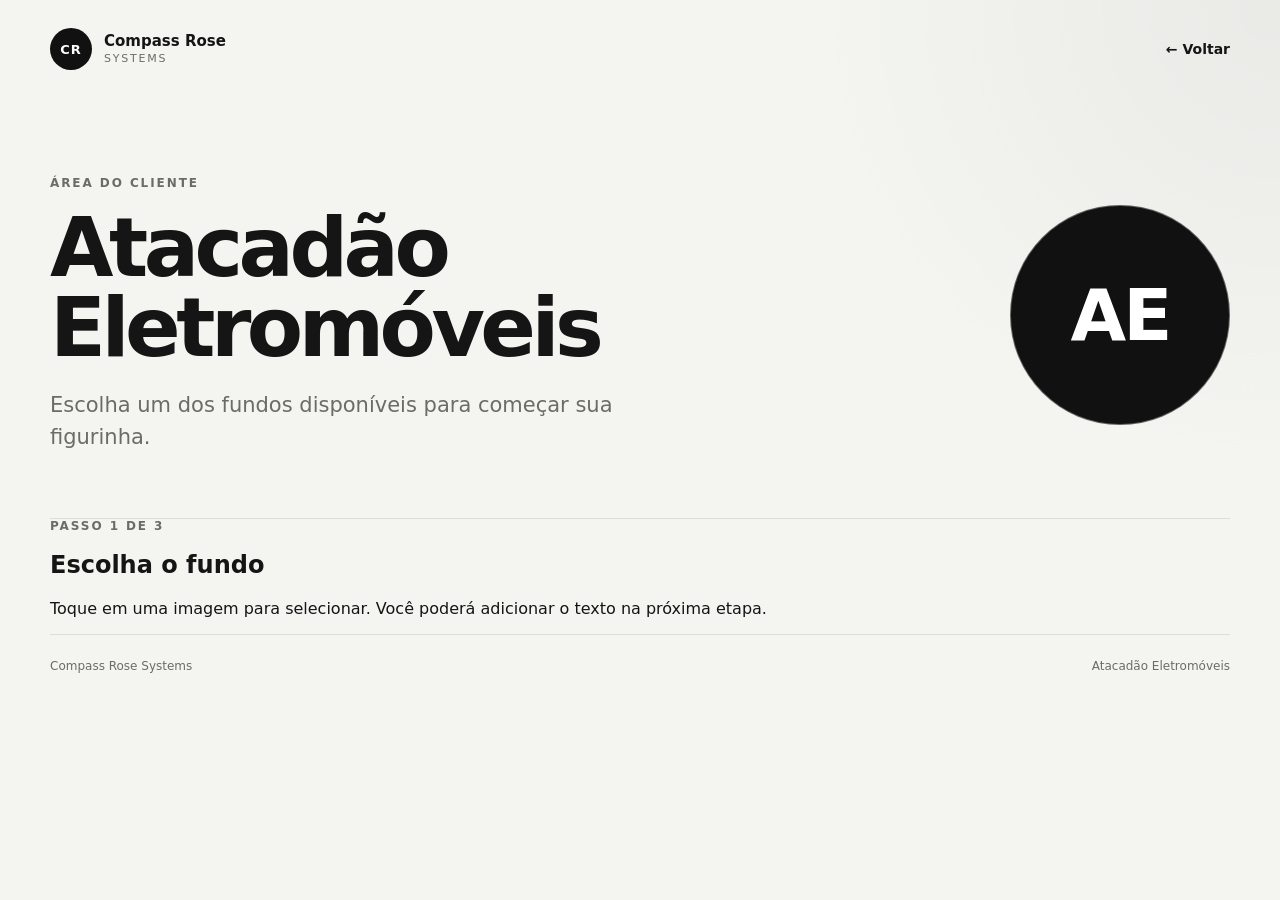
==== atacadao/index.html @ 0904f3b2 "Implementa galeria de fundos do Atacadao" ====
<!DOCTYPE html>
<html lang="pt-BR">
<head>
  <meta charset="UTF-8" />
  <meta name="viewport" content="width=device-width, initial-scale=1.0, viewport-fit=cover" />
  <meta name="theme-color" content="#111111" />
  <title>Atacadão Eletromóveis | Gerador de Figurinhas</title>
  <meta name="description" content="Área de criação de figurinhas do Atacadão Eletromóveis." />
  <link rel="stylesheet" href="../assets/styles.css" />
</head>
<body>
  <header class="site-header">
    <a class="brand" href="../" aria-label="Voltar para a página inicial">
      <span class="brand-mark">CR</span>
      <span class="brand-text">
        <strong>Compass Rose</strong>
        <small>Systems</small>
      </span>
    </a>
    <a class="back-link" href="../">← Voltar</a>
  </header>

  <main class="client-shell">
    <section class="client-hero">
      <div>
        <p class="eyebrow">ÁREA DO CLIENTE</p>
        <h1>Atacadão Eletromóveis</h1>
        <p class="hero-copy">Escolha um dos fundos disponíveis para começar sua figurinha.</p>
      </div>
      <div class="client-badge" aria-hidden="true">AE</div>
    </section>

    <section class="background-section" aria-labelledby="fundos-titulo">
      <div class="gallery-heading">
        <div>
          <p class="eyebrow">PASSO 1 DE 3</p>
          <h2 id="fundos-titulo">Escolha o fundo</h2>
          <p class="gallery-help">Toque em uma imagem para selecionar. Você poderá adicionar o texto na próxima etapa.</p>
        </div>
        <span class="background-count" id="background-count" aria-live="polite"></span>
      </div>

      <div class="background-grid" id="background-grid" aria-label="Fundos disponíveis"></div>

      <div class="selection-panel" id="selection-panel" hidden aria-live="polite">
        <div class="selection-panel__thumb">
          <img id="selected-preview" alt="" />
        </div>
        <div class="selection-panel__text">
          <span class="selection-kicker">FUNDO SELECIONADO</span>
          <strong id="selected-name">Modelo escolhido</strong>
          <span>Pronto para receber seu texto.</span>
        </div>
        <button class="selection-clear" id="clear-selection" type="button">Trocar</button>
      </div>
    </section>
  </main>

  <footer class="site-footer">
    <span>Compass Rose Systems</span>
    <span>Atacadão Eletromóveis</span>
  </footer>

  <script src="./backgrounds.js"></script>
</body>
</html>
---- assets/styles.css ----
:root {
  --bg: #f4f4f1;
  --surface: #ffffff;
  --surface-strong: #111111;
  --text: #151515;
  --muted: #6c6c67;
  --line: #deded8;
  --accent: #111111;
  --radius: 18px;
  --shadow: 0 16px 42px rgba(0,0,0,.07);
  font-family: Inter, ui-sans-serif, system-ui, -apple-system, BlinkMacSystemFont, "Segoe UI", sans-serif;
}

* {
  box-sizing: border-box;
}

html {
  min-height: 100%;
  background: var(--bg);
}

body {
  margin: 0;
  min-height: 100vh;
  color: var(--text);
  background:
    radial-gradient(circle at top right, rgba(0,0,0,.045), transparent 30%),
    var(--bg);
}

a {
  color: inherit;
}

.site-header {
  width: min(1180px, calc(100% - 40px));
  margin: 0 auto;
  padding: 28px 0;
  display: flex;
  align-items: center;
  justify-content: space-between;
  gap: 24px;
}

.brand {
  display: inline-flex;
  align-items: center;
  gap: 12px;
  text-decoration: none;
}

.brand-mark {
  width: 42px;
  height: 42px;
  display: grid;
  place-items: center;
  border-radius: 50%;
  background: var(--surface-strong);
  color: #fff;
  font-size: 13px;
  font-weight: 800;
  letter-spacing: .08em;
}

.brand-text {
  display: grid;
  line-height: 1.02;
}

.brand-text strong {
  font-size: 15px;
}

.brand-text small {
  margin-top: 4px;
  color: var(--muted);
  font-size: 11px;
  text-transform: uppercase;
  letter-spacing: .16em;
}

.back-link {
  font-size: 14px;
  font-weight: 700;
  text-decoration: none;
}

.home-shell,
.client-shell {
  width: min(1180px, calc(100% - 40px));
  margin: 0 auto;
}

.hero {
  max-width: 840px;
  padding: 92px 0 88px;
}

.eyebrow {
  margin: 0 0 18px;
  color: var(--muted);
  font-size: 12px;
  font-weight: 800;
  letter-spacing: .16em;
}

h1,
h2,
h3,
p {
  margin-top: 0;
}

h1 {
  max-width: 800px;
  margin-bottom: 24px;
  font-size: clamp(42px, 7vw, 82px);
  line-height: .98;
  letter-spacing: -.055em;
}

.hero-copy {
  max-width: 650px;
  margin-bottom: 0;
  color: var(--muted);
  font-size: clamp(17px, 2vw, 21px);
  line-height: 1.55;
}

.clients {
  padding: 20px 0 110px;
}

.section-heading {
  margin-bottom: 26px;
}

.section-heading h2 {
  margin: 0;
  font-size: clamp(26px, 4vw, 38px);
  letter-spacing: -.03em;
}

.client-grid {
  display: grid;
  grid-template-columns: repeat(auto-fit, minmax(280px, 420px));
  gap: 22px;
}

.client-card {
  overflow: hidden;
  display: grid;
  grid-template-rows: 190px 1fr;
  border: 1px solid var(--line);
  border-radius: var(--radius);
  background: var(--surface);
  text-decoration: none;
  box-shadow: var(--shadow);
  transition: transform .2s ease, box-shadow .2s ease;
}

.client-card:hover,
.client-card:focus-visible {
  transform: translateY(-4px);
  box-shadow: 0 22px 52px rgba(0,0,0,.11);
}

.client-card__visual {
  display: grid;
  place-items: center;
  background:
    linear-gradient(135deg, rgba(255,255,255,.08), transparent),
    var(--surface-strong);
}

.client-initials,
.client-badge {
  display: grid;
  place-items: center;
  border: 1px solid rgba(255,255,255,.34);
  border-radius: 50%;
  color: #fff;
  font-weight: 900;
  letter-spacing: -.04em;
}

.client-initials {
  width: 92px;
  height: 92px;
  font-size: 30px;
}

.client-card__content {
  padding: 26px;
}

.client-status {
  display: inline-block;
  margin-bottom: 14px;
  color: var(--muted);
  font-size: 11px;
  font-weight: 800;
  letter-spacing: .13em;
  text-transform: uppercase;
}

.client-card h3 {
  margin-bottom: 10px;
  font-size: 25px;
  letter-spacing: -.025em;
}

.client-card p {
  min-height: 66px;
  margin-bottom: 24px;
  color: var(--muted);
  line-height: 1.5;
}

.client-action {
  display: inline-flex;
  gap: 10px;
  align-items: center;
  font-weight: 800;
  font-size: 14px;
}

.client-hero {
  min-height: 410px;
  padding: 78px 0 64px;
  display: flex;
  align-items: center;
  justify-content: space-between;
  gap: 50px;
  border-bottom: 1px solid var(--line);
}

.client-hero h1 {
  margin-bottom: 20px;
}

.client-badge {
  flex: 0 0 auto;
  width: min(25vw, 220px);
  aspect-ratio: 1;
  background: var(--surface-strong);
  font-size: clamp(36px, 7vw, 72px);
}

.workspace-placeholder {
  padding: 72px 0 110px;
}

.workspace-placeholder__content {
  padding: clamp(28px, 5vw, 56px);
  border: 1px solid var(--line);
  border-radius: var(--radius);
  background: var(--surface);
  box-shadow: var(--shadow);
}

.workspace-placeholder h2 {
  margin-bottom: 14px;
  font-size: clamp(28px, 4vw, 44px);
  letter-spacing: -.035em;
}

.workspace-placeholder p:not(.eyebrow) {
  max-width: 720px;
  color: var(--muted);
  line-height: 1.6;
}

.flow-preview {
  margin-top: 34px;
  padding-top: 26px;
  border-top: 1px solid var(--line);
  display: flex;
  flex-wrap: wrap;
  gap: 14px;
  align-items: center;
  font-size: 14px;
  font-weight: 800;
}

.site-footer {
  width: min(1180px, calc(100% - 40px));
  margin: 0 auto;
  padding: 24px 0 34px;
  display: flex;
  justify-content: space-between;
  gap: 20px;
  border-top: 1px solid var(--line);
  color: var(--muted);
  font-size: 12px;
}

@media (max-width: 720px) {
  .site-header,
  .home-shell,
  .client-shell,
  .site-footer {
    width: min(100% - 28px, 1180px);
  }

  .site-header {
    padding: 18px 0;
  }

  .brand-text strong {
    font-size: 14px;
  }

  .hero {
    padding: 66px 0 64px;
  }

  h1 {
    font-size: clamp(42px, 14vw, 62px);
  }

  .clients {
    padding-bottom: 72px;
  }

  .client-grid {
    grid-template-columns: 1fr;
  }

  .client-card {
    grid-template-rows: 160px 1fr;
  }

  .client-hero {
    min-height: auto;
    padding: 56px 0 50px;
    align-items: flex-start;
  }

  .client-badge {
    display: none;
  }

  .workspace-placeholder {
    padding: 48px 0 72px;
  }

  .flow-preview {
    align-items: flex-start;
    flex-direction: column;
  }

  .flow-preview span[aria-hidden="true"] {
    transform: rotate(90deg);
  }

  .site-footer {
    flex-direction: column;
  }
}
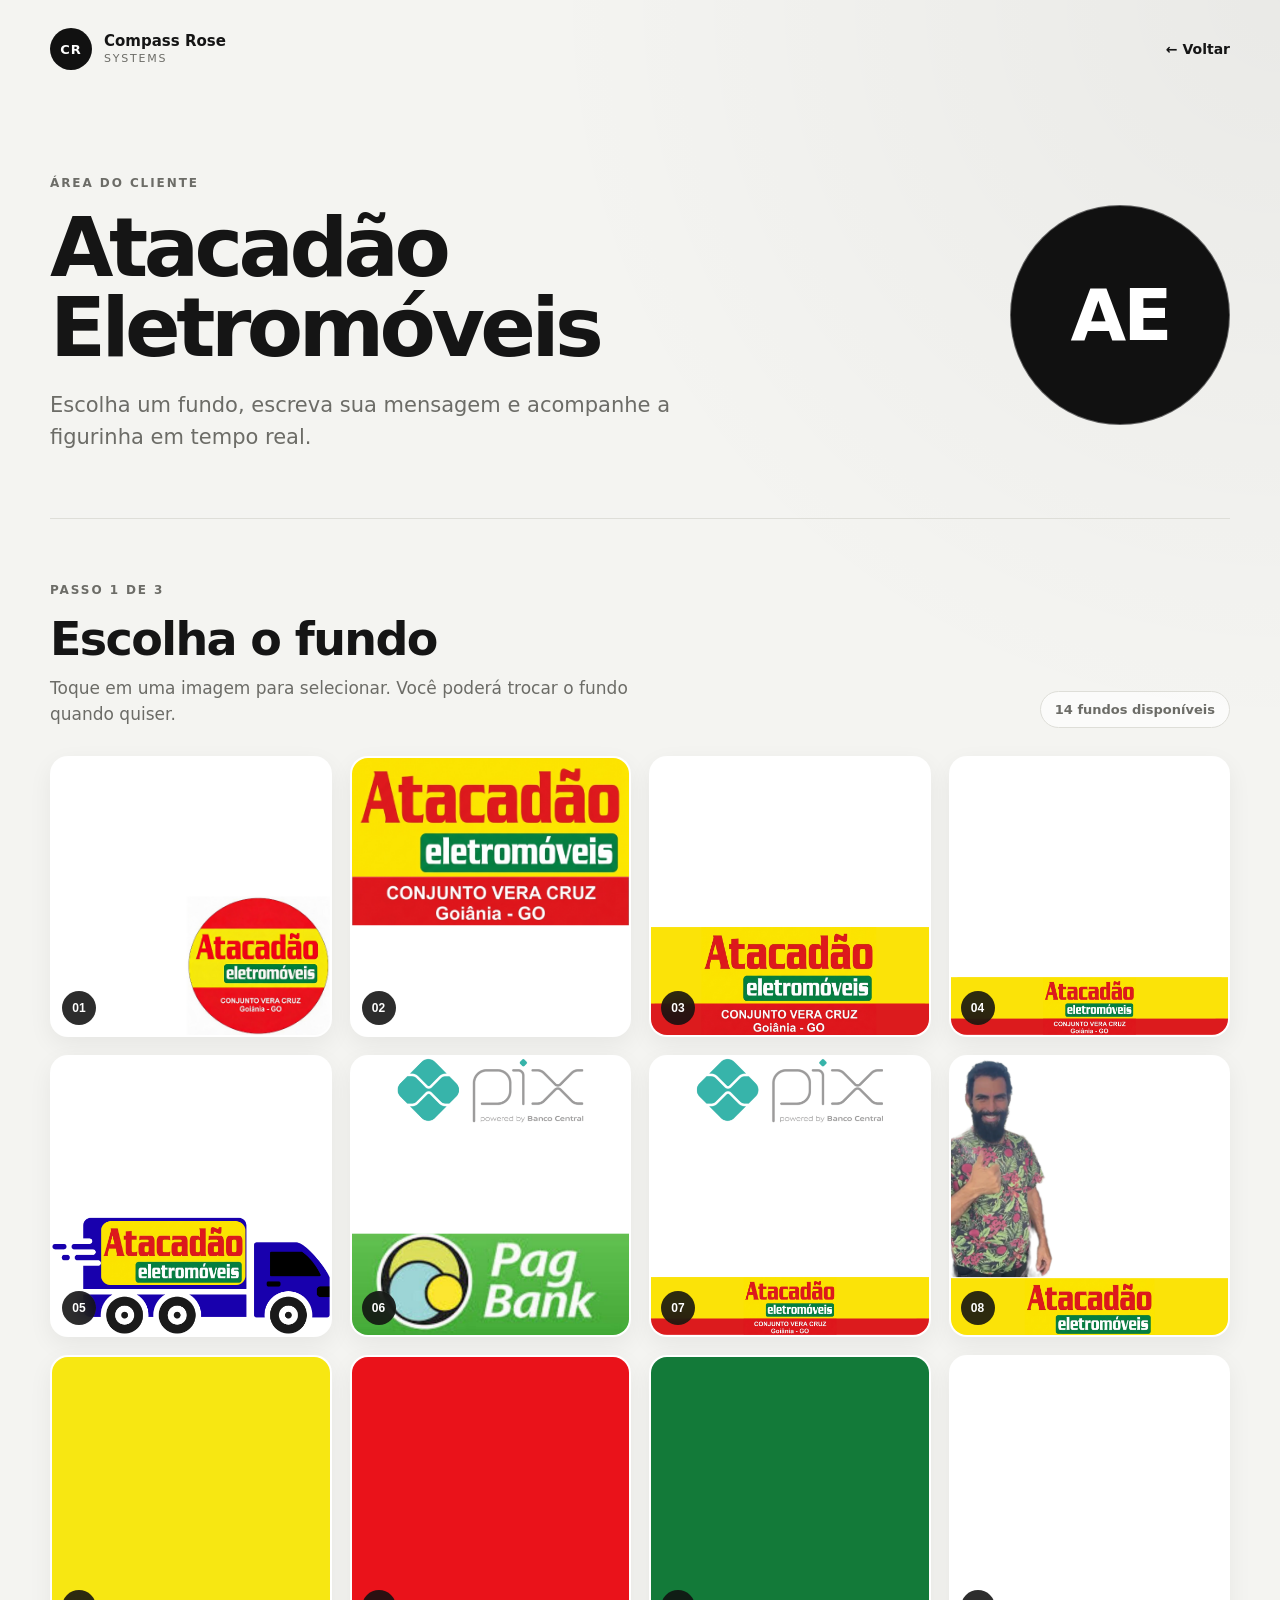
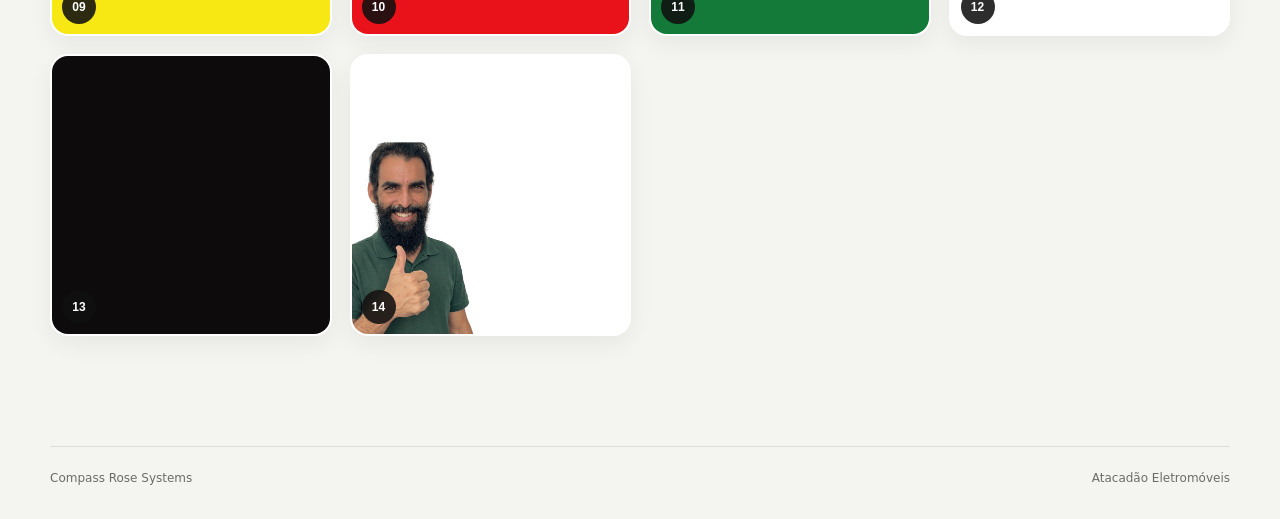
==== commit 4ff8e649: "Implementa editor com previa em tempo real" ====
--- a/atacadao/index.html
+++ b/atacadao/index.html
@@ -12,10 +12,7 @@
   <header class="site-header">
     <a class="brand" href="../" aria-label="Voltar para a página inicial">
       <span class="brand-mark">CR</span>
-      <span class="brand-text">
-        <strong>Compass Rose</strong>
-        <small>Systems</small>
-      </span>
+      <span class="brand-text"><strong>Compass Rose</strong><small>Systems</small></span>
     </a>
     <a class="back-link" href="../">← Voltar</a>
   </header>
@@ -25,7 +22,7 @@
       <div>
         <p class="eyebrow">ÁREA DO CLIENTE</p>
         <h1>Atacadão Eletromóveis</h1>
-        <p class="hero-copy">Escolha um dos fundos disponíveis para começar sua figurinha.</p>
+        <p class="hero-copy">Escolha um fundo, escreva sua mensagem e acompanhe a figurinha em tempo real.</p>
       </div>
       <div class="client-badge" aria-hidden="true">AE</div>
     </section>
@@ -35,7 +32,7 @@
         <div>
           <p class="eyebrow">PASSO 1 DE 3</p>
           <h2 id="fundos-titulo">Escolha o fundo</h2>
-          <p class="gallery-help">Toque em uma imagem para selecionar. Você poderá adicionar o texto na próxima etapa.</p>
+          <p class="gallery-help">Toque em uma imagem para selecionar. Você poderá trocar o fundo quando quiser.</p>
         </div>
         <span class="background-count" id="background-count" aria-live="polite"></span>
       </div>
@@ -43,9 +40,7 @@
       <div class="background-grid" id="background-grid" aria-label="Fundos disponíveis"></div>
 
       <div class="selection-panel" id="selection-panel" hidden aria-live="polite">
-        <div class="selection-panel__thumb">
-          <img id="selected-preview" alt="" />
-        </div>
+        <div class="selection-panel__thumb"><img id="selected-preview" alt="" /></div>
         <div class="selection-panel__text">
           <span class="selection-kicker">FUNDO SELECIONADO</span>
           <strong id="selected-name">Modelo escolhido</strong>
@@ -54,13 +49,66 @@
         <button class="selection-clear" id="clear-selection" type="button">Trocar</button>
       </div>
     </section>
+
+    <section class="editor-section" id="editor-section" hidden aria-labelledby="editor-title">
+      <div class="editor-heading">
+        <p class="eyebrow">PASSO 2 DE 3</p>
+        <h2 id="editor-title">Adicione o texto</h2>
+        <p>Digite sua mensagem e ajuste apenas o necessário. A prévia muda enquanto você edita.</p>
+      </div>
+
+      <div class="editor-layout">
+        <div class="sticker-preview-wrap">
+          <div class="sticker-preview" id="sticker-preview" aria-label="Prévia da figurinha">
+            <img id="editor-background" alt="Fundo selecionado" />
+            <div class="sticker-text-layer" id="sticker-text-layer">
+              <span id="sticker-text">SUA MENSAGEM</span>
+            </div>
+          </div>
+          <p class="preview-caption">Prévia 1:1</p>
+        </div>
+
+        <form class="editor-controls" onsubmit="return false;">
+          <label class="field">
+            <span class="field-label">Texto da figurinha</span>
+            <textarea id="sticker-input" rows="4" maxlength="100" placeholder="Ex.: Manda a localização para entrega"></textarea>
+            <span class="field-meta"><span>Máximo de 100 caracteres</span><span id="char-count">0/100</span></span>
+          </label>
+
+          <div class="control-group">
+            <div class="control-heading"><span>Tamanho do texto</span><output id="font-size-output">44</output></div>
+            <input id="font-size" type="range" min="26" max="72" value="44" />
+          </div>
+
+          <div class="control-group">
+            <div class="control-heading"><span>Posição vertical</span><output id="text-position-output">50%</output></div>
+            <input id="text-position" type="range" min="18" max="82" value="50" />
+          </div>
+
+          <fieldset class="choice-group">
+            <legend>Alinhamento</legend>
+            <div class="segmented-control">
+              <button type="button" data-align="left">Esquerda</button>
+              <button type="button" data-align="center" class="is-active">Centro</button>
+              <button type="button" data-align="right">Direita</button>
+            </div>
+          </fieldset>
+
+          <fieldset class="choice-group">
+            <legend>Cor do texto</legend>
+            <div class="color-control">
+              <button type="button" data-color="#ffffff" class="color-choice is-active"><span class="color-dot color-dot--white"></span>Branco</button>
+              <button type="button" data-color="#111111" class="color-choice"><span class="color-dot color-dot--black"></span>Preto</button>
+            </div>
+          </fieldset>
+
+          <button type="button" class="reset-editor" id="reset-editor">Limpar ajustes</button>
+        </form>
+      </div>
+    </section>
   </main>
 
-  <footer class="site-footer">
-    <span>Compass Rose Systems</span>
-    <span>Atacadão Eletromóveis</span>
-  </footer>
-
+  <footer class="site-footer"><span>Compass Rose Systems</span><span>Atacadão Eletromóveis</span></footer>
   <script src="./backgrounds.js"></script>
 </body>
 </html>
--- a/assets/styles.css
+++ b/assets/styles.css
@@ -358,4 +358,308 @@
   .site-footer {
     flex-direction: column;
   }
+}
+
+/* Etapa 2 — galeria de fundos */
+.background-section {
+  padding: 64px 0 110px;
+}
+
+.gallery-heading {
+  margin-bottom: 28px;
+  display: flex;
+  align-items: flex-end;
+  justify-content: space-between;
+  gap: 28px;
+}
+
+.gallery-heading h2 {
+  margin-bottom: 12px;
+  font-size: clamp(30px, 4.5vw, 46px);
+  line-height: 1.05;
+  letter-spacing: -.035em;
+}
+
+.gallery-help {
+  max-width: 620px;
+  margin-bottom: 0;
+  color: var(--muted);
+  font-size: 17px;
+  line-height: 1.55;
+}
+
+.background-count {
+  flex: 0 0 auto;
+  padding: 10px 14px;
+  border: 1px solid var(--line);
+  border-radius: 999px;
+  background: rgba(255,255,255,.65);
+  color: var(--muted);
+  font-size: 13px;
+  font-weight: 800;
+  white-space: nowrap;
+}
+
+.background-grid {
+  display: grid;
+  grid-template-columns: repeat(4, minmax(0, 1fr));
+  gap: 18px;
+}
+
+.background-card {
+  position: relative;
+  min-width: 0;
+  padding: 0;
+  overflow: hidden;
+  aspect-ratio: 1;
+  border: 2px solid transparent;
+  border-radius: 18px;
+  background: #fff;
+  box-shadow: 0 8px 24px rgba(0,0,0,.06);
+  cursor: pointer;
+  -webkit-tap-highlight-color: transparent;
+  transition: transform .16s ease, border-color .16s ease, box-shadow .16s ease;
+}
+
+.background-card img {
+  display: block;
+  width: 100%;
+  height: 100%;
+  object-fit: contain;
+  background: #fff;
+}
+
+.background-card:focus-visible {
+  outline: 3px solid #111;
+  outline-offset: 3px;
+}
+
+.background-card.is-selected {
+  border-color: #111;
+  box-shadow: 0 0 0 3px rgba(17,17,17,.12), 0 12px 28px rgba(0,0,0,.10);
+}
+
+.background-card__number {
+  position: absolute;
+  left: 10px;
+  bottom: 10px;
+  min-width: 34px;
+  min-height: 34px;
+  padding: 0 9px;
+  display: grid;
+  place-items: center;
+  border-radius: 999px;
+  background: rgba(17,17,17,.88);
+  color: #fff;
+  font-size: 12px;
+  font-weight: 900;
+  line-height: 1;
+  backdrop-filter: blur(8px);
+}
+
+.background-card__check {
+  position: absolute;
+  top: 10px;
+  right: 10px;
+  width: 36px;
+  height: 36px;
+  display: grid;
+  place-items: center;
+  border-radius: 50%;
+  background: #111;
+  color: #fff;
+  font-size: 18px;
+  font-weight: 900;
+  opacity: 0;
+  transform: scale(.8);
+  transition: opacity .15s ease, transform .15s ease;
+}
+
+.background-card.is-selected .background-card__check {
+  opacity: 1;
+  transform: scale(1);
+}
+
+.selection-panel {
+  position: sticky;
+  bottom: max(12px, env(safe-area-inset-bottom));
+  z-index: 20;
+  margin: 26px auto 0;
+  padding: 12px;
+  display: grid;
+  grid-template-columns: 66px 1fr auto;
+  gap: 14px;
+  align-items: center;
+  max-width: 720px;
+  border: 1px solid rgba(255,255,255,.16);
+  border-radius: 18px;
+  background: rgba(17,17,17,.96);
+  color: #fff;
+  box-shadow: 0 20px 55px rgba(0,0,0,.25);
+  backdrop-filter: blur(16px);
+}
+
+.selection-panel[hidden] {
+  display: none;
+}
+
+.selection-panel__thumb {
+  overflow: hidden;
+  width: 66px;
+  aspect-ratio: 1;
+  border-radius: 12px;
+  background: #fff;
+}
+
+.selection-panel__thumb img {
+  display: block;
+  width: 100%;
+  height: 100%;
+  object-fit: contain;
+}
+
+.selection-panel__text {
+  min-width: 0;
+  display: grid;
+  gap: 2px;
+}
+
+.selection-panel__text strong {
+  font-size: 16px;
+}
+
+.selection-panel__text > span:last-child {
+  color: rgba(255,255,255,.66);
+  font-size: 13px;
+}
+
+.selection-kicker {
+  color: rgba(255,255,255,.56);
+  font-size: 10px;
+  font-weight: 900;
+  letter-spacing: .12em;
+}
+
+.selection-clear {
+  min-width: 72px;
+  min-height: 46px;
+  padding: 0 16px;
+  border: 1px solid rgba(255,255,255,.24);
+  border-radius: 12px;
+  background: transparent;
+  color: #fff;
+  font: inherit;
+  font-size: 14px;
+  font-weight: 800;
+  cursor: pointer;
+}
+
+@media (hover: hover) and (pointer: fine) {
+  .background-card:hover {
+    transform: translateY(-3px);
+    box-shadow: 0 14px 32px rgba(0,0,0,.10);
+  }
+
+  .selection-clear:hover {
+    background: rgba(255,255,255,.08);
+  }
+}
+
+@media (max-width: 900px) {
+  .background-grid {
+    grid-template-columns: repeat(3, minmax(0, 1fr));
+  }
+}
+
+@media (max-width: 620px) {
+  .background-section {
+    padding: 44px 0 80px;
+  }
+
+  .gallery-heading {
+    margin-bottom: 22px;
+    display: block;
+  }
+
+  .gallery-heading h2 {
+    margin-bottom: 10px;
+    font-size: 32px;
+  }
+
+  .gallery-help {
+    font-size: 16px;
+    line-height: 1.5;
+  }
+
+  .background-count {
+    display: inline-block;
+    margin-top: 16px;
+    padding: 9px 12px;
+    font-size: 12px;
+  }
+
+  .background-grid {
+    grid-template-columns: repeat(2, minmax(0, 1fr));
+    gap: 12px;
+  }
+
+  .background-card {
+    border-radius: 14px;
+  }
+
+  .background-card__number {
+    left: 8px;
+    bottom: 8px;
+    min-width: 32px;
+    min-height: 32px;
+    font-size: 11px;
+  }
+
+  .background-card__check {
+    top: 8px;
+    right: 8px;
+    width: 34px;
+    height: 34px;
+  }
+
+  .selection-panel {
+    bottom: max(8px, env(safe-area-inset-bottom));
+    grid-template-columns: 54px 1fr auto;
+    gap: 10px;
+    padding: 10px;
+    border-radius: 16px;
+  }
+
+  .selection-panel__thumb {
+    width: 54px;
+    border-radius: 10px;
+  }
+
+  .selection-panel__text > span:last-child {
+    display: none;
+  }
+
+  .selection-panel__text strong {
+    font-size: 15px;
+  }
+
+  .selection-clear {
+    min-width: 64px;
+    min-height: 44px;
+    padding: 0 12px;
+  }
+}
+
+@media (max-width: 360px) {
+  .background-grid {
+    gap: 9px;
+  }
+
+  .selection-panel {
+    grid-template-columns: 48px 1fr auto;
+  }
+
+  .selection-panel__thumb {
+    width: 48px;
+  }
 }
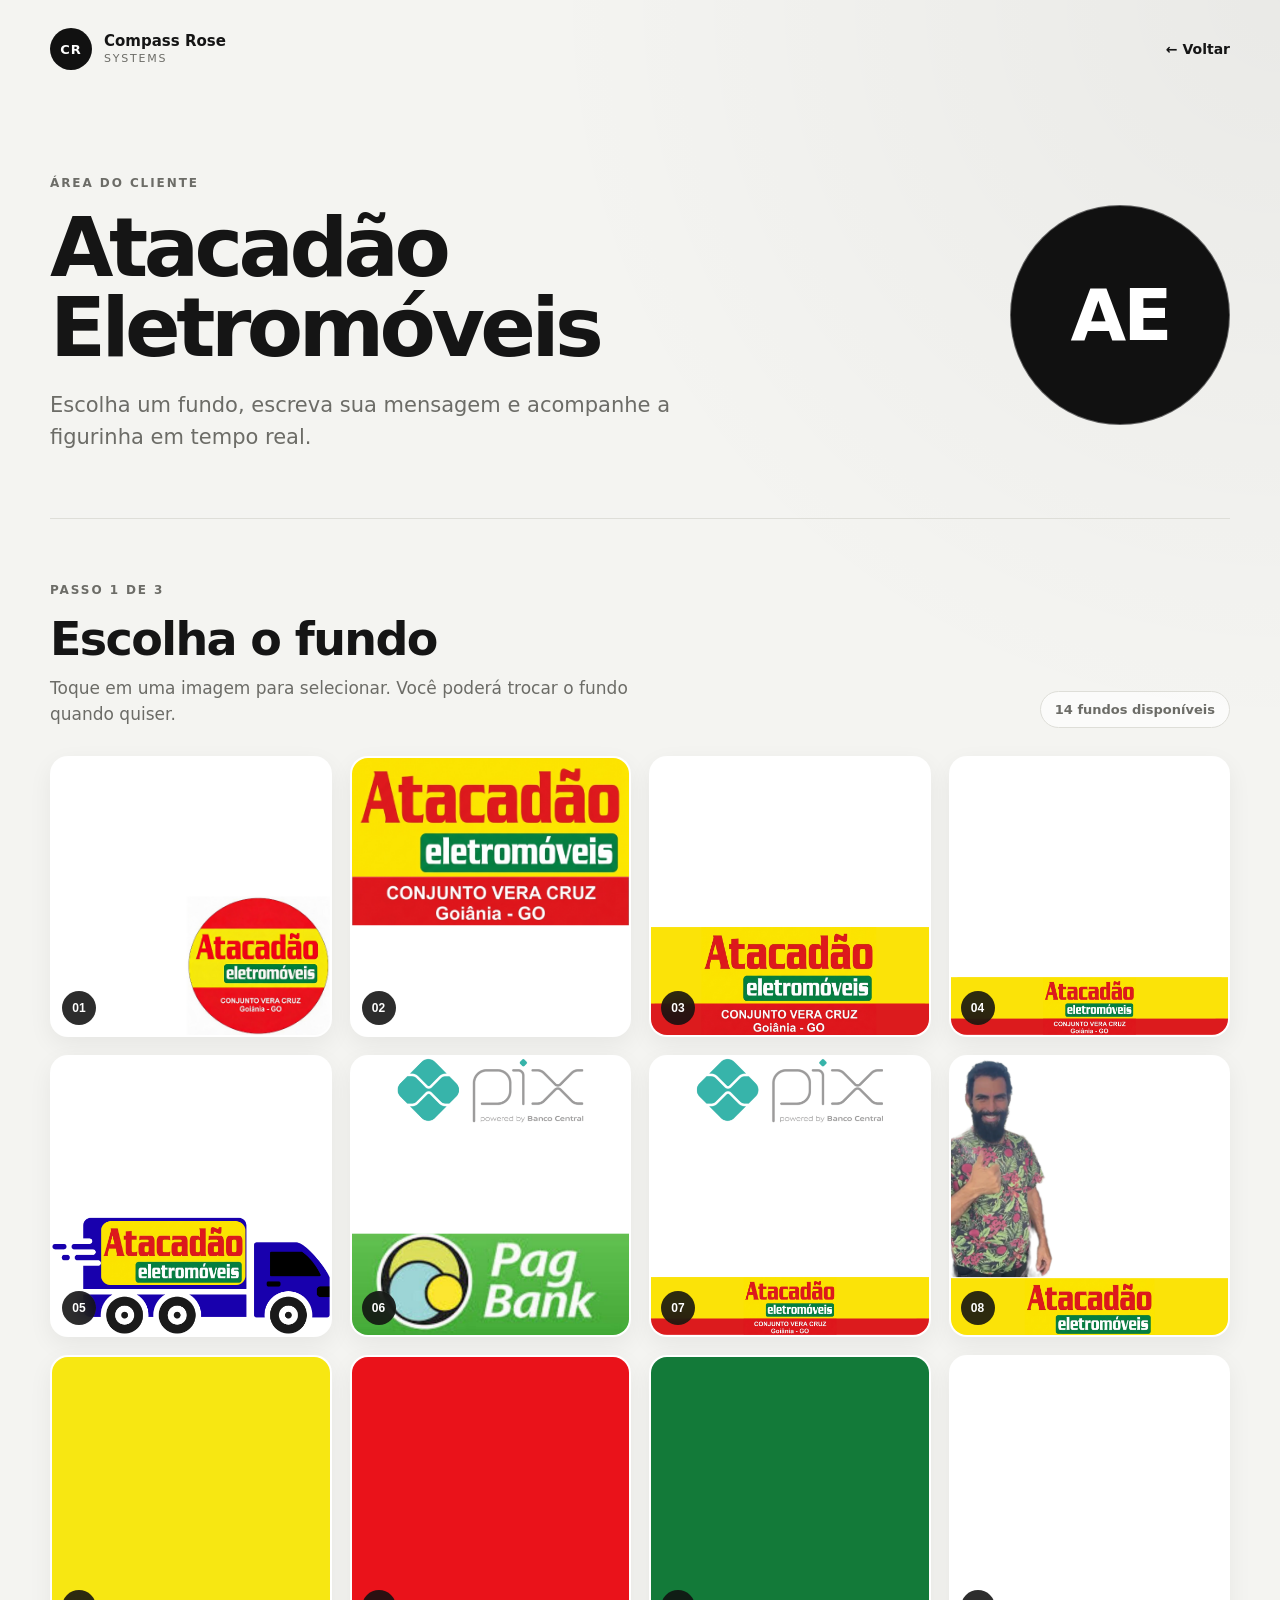
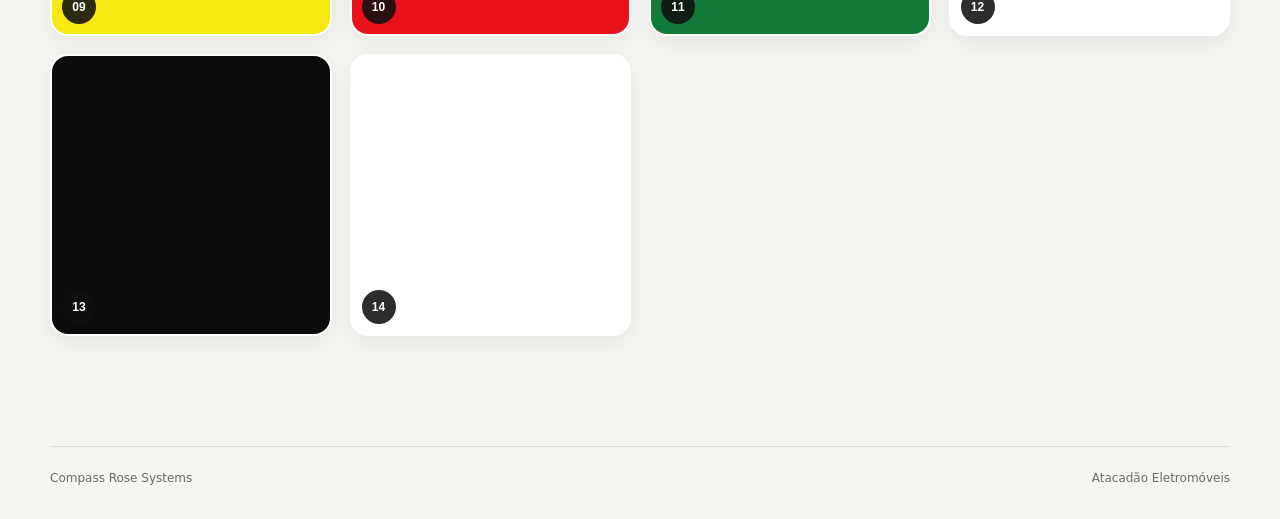
==== commit faed4173: "Aprimora status e experiencia mobile" ====
--- a/atacadao/index.html
+++ b/atacadao/index.html
@@ -102,7 +102,19 @@
             </div>
           </fieldset>
 
+          <div class="legibility-panel is-good" id="legibility-panel" aria-live="polite">
+            <strong id="legibility-title">Ótima legibilidade</strong>
+            <p id="legibility-message">O texto está bem distribuído para figurinha.</p>
+          </div>
+
+          <div class="export-actions">
+            <button type="button" class="primary-action" id="download-sticker">Baixar figurinha</button>
+            <button type="button" class="secondary-action" id="share-sticker">Compartilhar</button>
+          </div>
+          <p class="export-status" id="export-status" aria-live="polite"></p>
+
           <button type="button" class="reset-editor" id="reset-editor">Limpar ajustes</button>
+          <p class="export-note">A exportação gera a figurinha em 512 × 512.</p>
         </form>
       </div>
     </section>
--- a/assets/styles.css
+++ b/assets/styles.css
@@ -662,4 +662,106 @@
   .selection-panel__thumb {
     width: 48px;
   }
+}
+
+/* Etapa 3 — editor */
+.editor-section {
+  padding: 72px 0 120px;
+  border-top: 1px solid var(--line);
+}
+.editor-section[hidden] { display: none; }
+.editor-heading { max-width: 720px; margin-bottom: 30px; }
+.editor-heading h2 { margin-bottom: 12px; font-size: clamp(30px, 4.5vw, 46px); line-height: 1.05; letter-spacing: -.035em; }
+.editor-heading > p:last-child { margin-bottom: 0; color: var(--muted); font-size: 17px; line-height: 1.55; }
+.editor-layout { display: grid; grid-template-columns: minmax(0, 1fr) minmax(320px, 430px); gap: clamp(28px, 5vw, 64px); align-items: start; }
+.sticker-preview-wrap { position: sticky; top: 18px; }
+.sticker-preview { position: relative; width: min(100%, 560px); aspect-ratio: 1; margin: 0 auto; overflow: hidden; border-radius: 22px; background: #fff; box-shadow: 0 16px 45px rgba(0,0,0,.12); }
+.sticker-preview > img { width: 100%; height: 100%; display: block; object-fit: contain; background: #fff; }
+.sticker-text-layer { position: absolute; left: 7%; right: 7%; top: 50%; transform: translateY(-50%); text-align: center; pointer-events: none; }
+.sticker-text-layer span { display: inline-block; max-width: 100%; color: #fff; font-size: 44px; font-weight: 900; line-height: .98; letter-spacing: -.035em; overflow-wrap: anywhere; white-space: pre-wrap; -webkit-text-stroke: 2px rgba(0,0,0,.55); paint-order: stroke fill; text-shadow: 0 2px 5px rgba(0,0,0,.28); }
+.preview-caption { margin: 12px 0 0; color: var(--muted); text-align: center; font-size: 13px; font-weight: 700; }
+.editor-controls { display: grid; gap: 22px; padding: 26px; border: 1px solid var(--line); border-radius: 20px; background: var(--surface); box-shadow: var(--shadow); }
+.field { display: grid; gap: 10px; }
+.field-label, .choice-group legend, .control-heading span { font-size: 15px; font-weight: 800; }
+.field textarea { width: 100%; min-height: 130px; resize: vertical; padding: 16px; border: 1px solid #cfcfc8; border-radius: 14px; background: #fff; color: var(--text); font: inherit; font-size: 18px; line-height: 1.4; }
+.field textarea:focus { outline: 3px solid rgba(17,17,17,.12); border-color: #111; }
+.field-meta { display: flex; justify-content: space-between; gap: 12px; color: var(--muted); font-size: 12px; }
+.control-group { display: grid; gap: 12px; padding-top: 3px; }
+.control-heading { display: flex; align-items: center; justify-content: space-between; gap: 16px; }
+.control-heading output { min-width: 50px; color: var(--muted); font-size: 13px; font-weight: 800; text-align: right; }
+.control-group input[type="range"] { width: 100%; min-height: 36px; accent-color: #111; }
+.choice-group { min-width: 0; margin: 0; padding: 0; border: 0; }
+.choice-group legend { margin-bottom: 12px; }
+.segmented-control, .color-control { display: grid; gap: 8px; }
+.segmented-control { grid-template-columns: repeat(3, 1fr); }
+.color-control { grid-template-columns: repeat(2, 1fr); }
+.segmented-control button, .color-choice, .reset-editor { min-height: 48px; padding: 0 13px; border: 1px solid var(--line); border-radius: 12px; background: #fff; color: var(--text); font: inherit; font-size: 14px; font-weight: 800; cursor: pointer; }
+.segmented-control button.is-active, .color-choice.is-active { border-color: #111; background: #111; color: #fff; }
+.color-choice { display: inline-flex; align-items: center; justify-content: center; gap: 8px; }
+.color-dot { width: 18px; height: 18px; border: 1px solid #bbb; border-radius: 50%; }
+.color-dot--white { background: #fff; }
+.color-dot--black { background: #111; border-color: #111; }
+.color-choice.is-active .color-dot--black { border-color: #fff; }
+.reset-editor { width: 100%; margin-top: 2px; background: #f3f3ef; }
+
+@media (max-width: 820px) {
+  .editor-layout { grid-template-columns: 1fr; gap: 24px; }
+  .sticker-preview-wrap { position: static; }
+  .sticker-preview { width: min(100%, 520px); }
+  .editor-controls { width: min(100%, 520px); margin: 0 auto; }
+}
+@media (max-width: 620px) {
+  .editor-section { padding: 48px 0 82px; }
+  .editor-heading { margin-bottom: 22px; }
+  .editor-heading h2 { font-size: 32px; }
+  .editor-heading > p:last-child { font-size: 16px; }
+  .sticker-preview { border-radius: 16px; }
+  .editor-controls { gap: 20px; padding: 18px; border-radius: 16px; }
+  .field textarea { min-height: 116px; padding: 14px; font-size: 17px; }
+  .segmented-control button, .color-choice, .reset-editor { min-height: 50px; font-size: 13px; }
+}
+@media (max-width: 380px) {
+  .segmented-control { grid-template-columns: 1fr; }
+  .segmented-control button { min-height: 46px; }
+}
+
+/* Etapas 4 e 5 — legibilidade e exportação */
+.legibility-panel {
+  padding: 16px;
+  border: 1px solid var(--line);
+  border-radius: 14px;
+  display: grid;
+  gap: 6px;
+}
+.legibility-panel strong { font-size: 15px; }
+.legibility-panel p { margin: 0; color: var(--muted); font-size: 14px; line-height: 1.5; }
+.legibility-panel.is-good { background: #f7f7f4; }
+.legibility-panel.is-warning { background: #fff7e8; }
+.legibility-panel.is-danger { background: #fff0f0; }
+
+.export-actions {
+  display: grid;
+  grid-template-columns: 1fr 1fr;
+  gap: 10px;
+}
+.primary-action,
+.secondary-action {
+  min-height: 52px;
+  padding: 0 16px;
+  border-radius: 14px;
+  font: inherit;
+  font-size: 15px;
+  font-weight: 800;
+  cursor: pointer;
+  -webkit-tap-highlight-color: transparent;
+}
+.primary-action { border: 1px solid #111; background: #111; color: #fff; }
+.secondary-action { border: 1px solid var(--line); background: #fff; color: var(--text); }
+.primary-action:focus-visible,
+.secondary-action:focus-visible { outline: 3px solid rgba(17,17,17,.18); outline-offset: 2px; }
+.export-note { margin: -6px 0 0; color: var(--muted); font-size: 13px; line-height: 1.5; }
+
+@media (max-width: 620px) {
+  .export-actions { grid-template-columns: 1fr; }
+  .primary-action, .secondary-action { min-height: 52px; font-size: 15px; }
 }
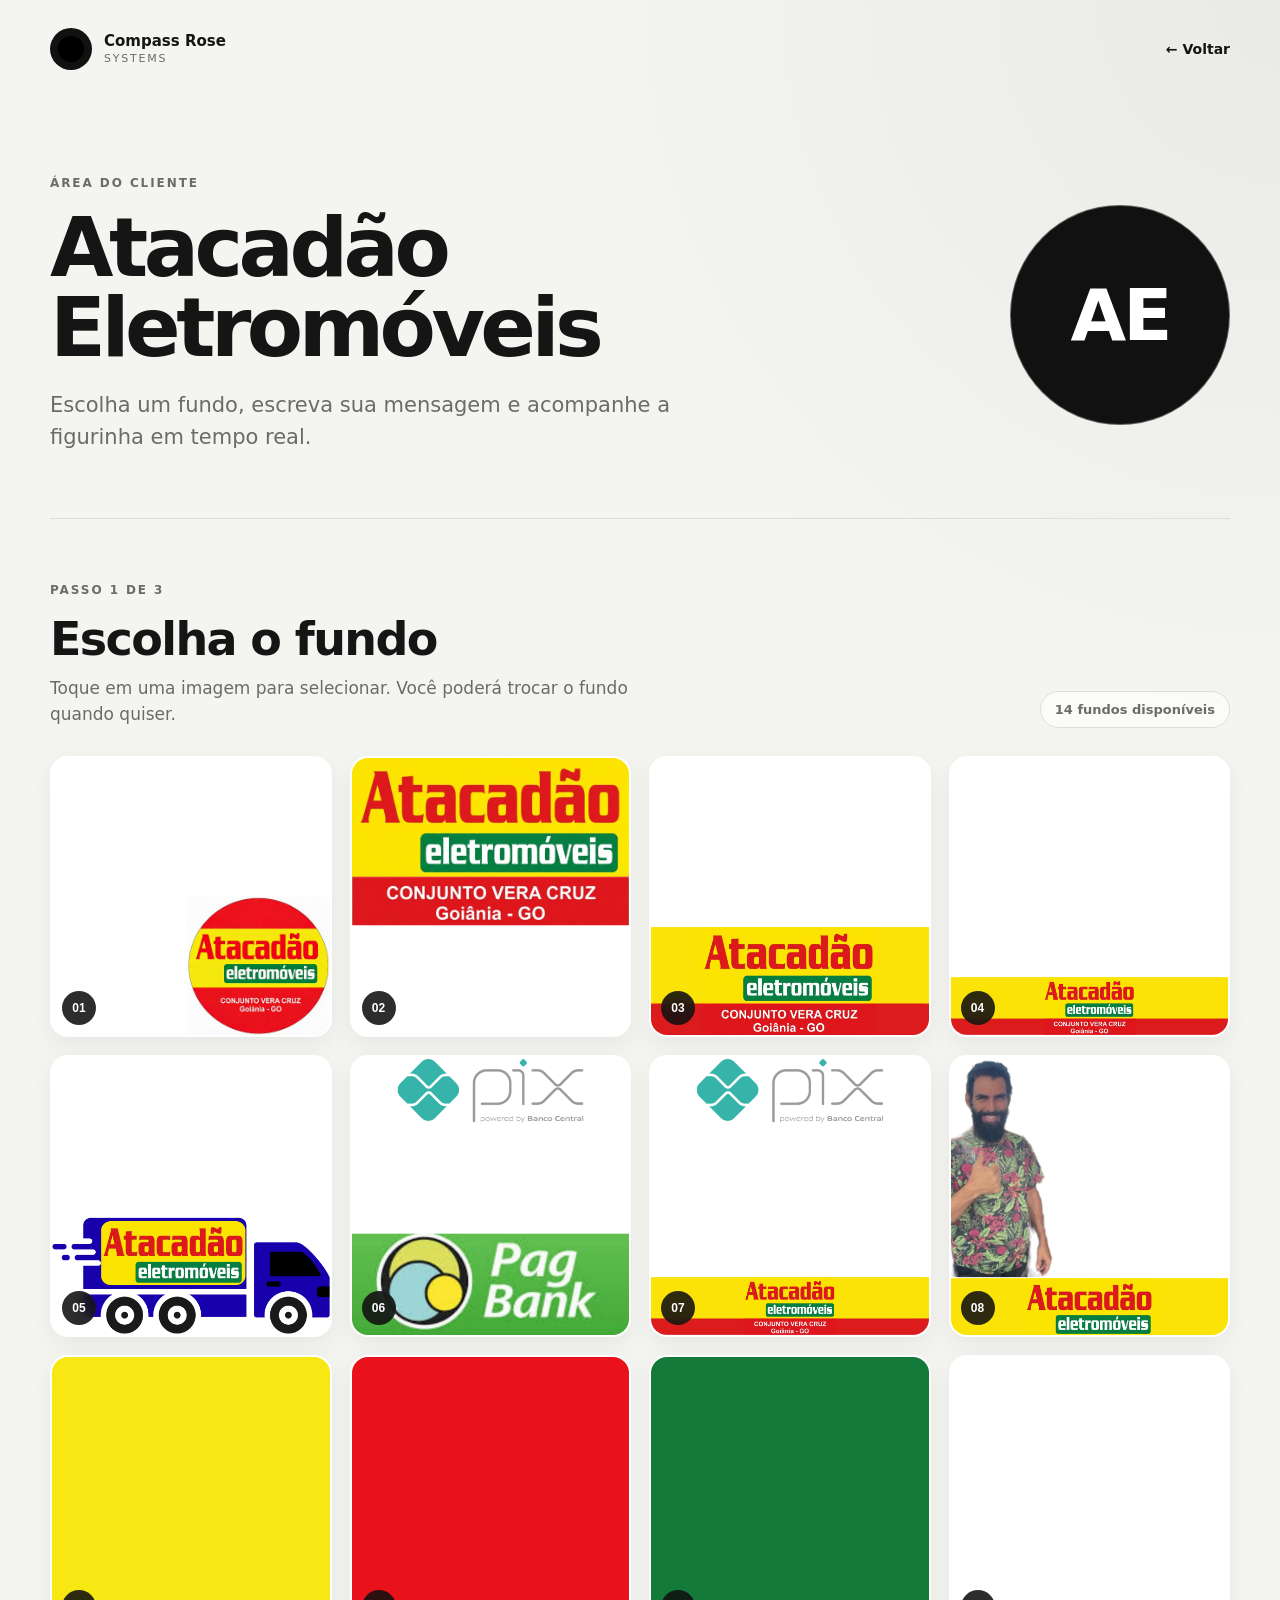
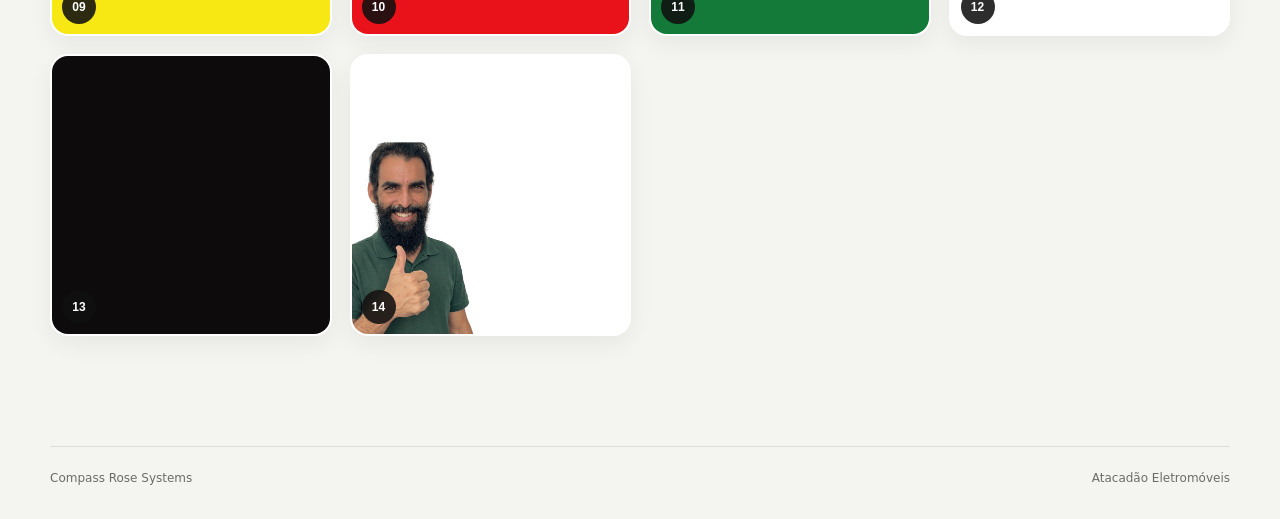
==== commit 7efd2807: "Alinha area do cliente a identidade Compass Rose" ====
--- a/atacadao/index.html
+++ b/atacadao/index.html
@@ -3,7 +3,7 @@
 <head>
   <meta charset="UTF-8" />
   <meta name="viewport" content="width=device-width, initial-scale=1.0, viewport-fit=cover" />
-  <meta name="theme-color" content="#111111" />
+  <meta name="theme-color" content="#0f172a" />
   <title>Atacadão Eletromóveis | Gerador de Figurinhas</title>
   <meta name="description" content="Área de criação de figurinhas do Atacadão Eletromóveis." />
   <link rel="stylesheet" href="../assets/styles.css" />
@@ -11,7 +11,13 @@
 <body>
   <header class="site-header">
     <a class="brand" href="../" aria-label="Voltar para a página inicial">
-      <span class="brand-mark">CR</span>
+      <span class="brand-mark" aria-hidden="true">
+        <svg viewBox="0 0 24 24" role="img">
+          <circle cx="12" cy="12" r="7.5"></circle>
+          <circle cx="12" cy="12" r="2.2"></circle>
+          <path d="M12 2.5v3M12 18.5v3M2.5 12h3M18.5 12h3"></path>
+        </svg>
+      </span>
       <span class="brand-text"><strong>Compass Rose</strong><small>Systems</small></span>
     </a>
     <a class="back-link" href="../">← Voltar</a>
@@ -103,8 +109,8 @@
           </fieldset>
 
           <div class="legibility-panel is-good" id="legibility-panel" aria-live="polite">
-            <strong id="legibility-title">Ótima legibilidade</strong>
-            <p id="legibility-message">O texto está bem distribuído para figurinha.</p>
+            <strong id="legibility-title">Texto dentro da área segura</strong>
+            <p id="legibility-message">Confira visualmente se o texto não cobre elementos importantes do fundo.</p>
           </div>
 
           <div class="export-actions">
--- a/assets/styles.css
+++ b/assets/styles.css
@@ -764,4 +764,40 @@
 @media (max-width: 620px) {
   .export-actions { grid-template-columns: 1fr; }
   .primary-action, .secondary-action { min-height: 52px; font-size: 15px; }
+}
+
+/* Etapa 6 — revisão mobile e estados de uso */
+.export-status {
+  min-height: 20px;
+  margin: -4px 0 0;
+  color: var(--muted);
+  font-size: 13px;
+  line-height: 1.45;
+}
+.primary-action:disabled,
+.secondary-action:disabled {
+  cursor: wait;
+  opacity: .58;
+}
+@media (max-width: 620px) {
+  body { padding-bottom: env(safe-area-inset-bottom); }
+  .client-hero { padding-top: 38px; padding-bottom: 38px; }
+  .client-hero h1 { font-size: clamp(38px, 12vw, 52px); line-height: 1; }
+  .background-section { padding-top: 38px; }
+  .editor-section { padding-top: 42px; }
+  .sticker-preview-wrap { width: 100%; }
+  .sticker-preview { width: 100%; max-width: 512px; }
+  .editor-controls { width: 100%; }
+  .field-meta { font-size: 13px; }
+  .control-group input[type="range"] { min-height: 44px; }
+  .back-link { min-height: 44px; display: inline-flex; align-items: center; }
+}
+@media (max-width: 380px) {
+  .site-header { gap: 10px; }
+  .brand { gap: 8px; }
+  .brand-mark { width: 38px; height: 38px; }
+  .brand-text small { font-size: 9px; }
+  .back-link { font-size: 13px; }
+  .client-hero h1 { font-size: 38px; }
+  .field-meta { align-items: flex-start; flex-direction: column; gap: 4px; }
 }
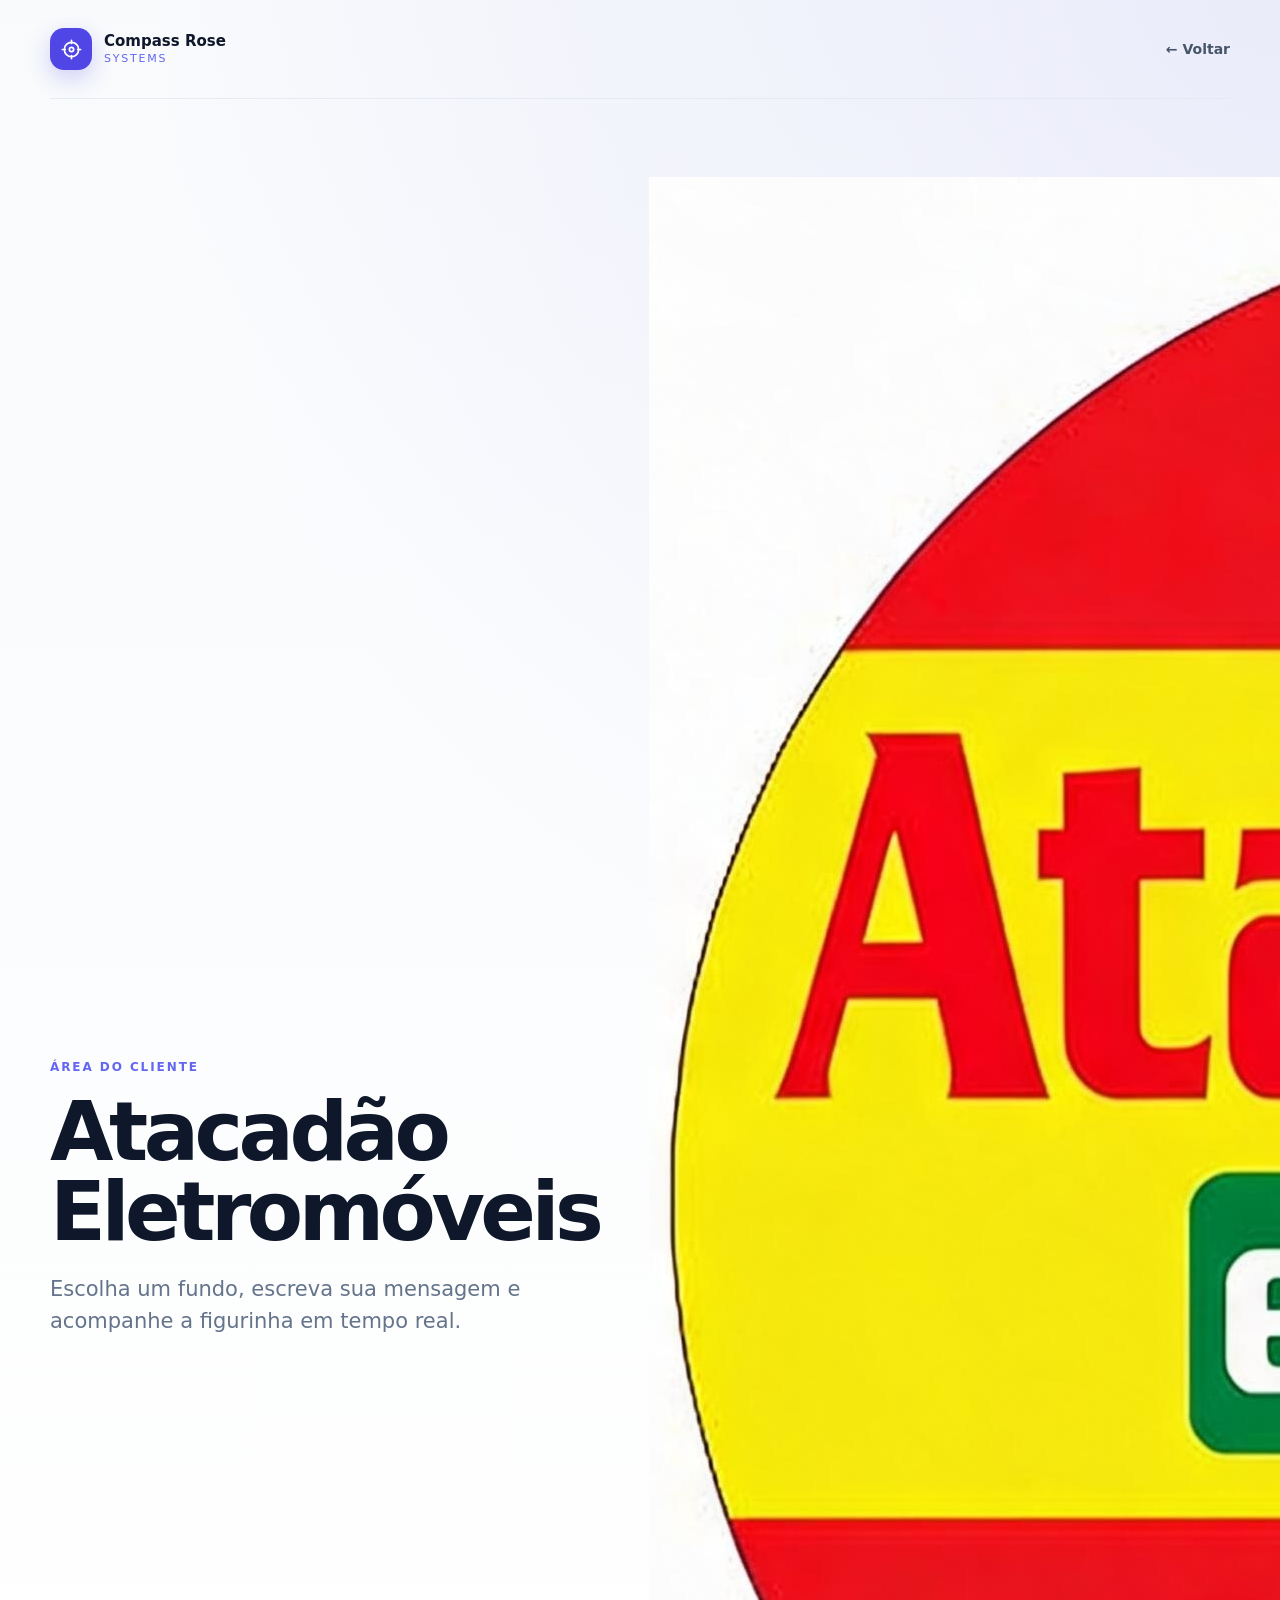
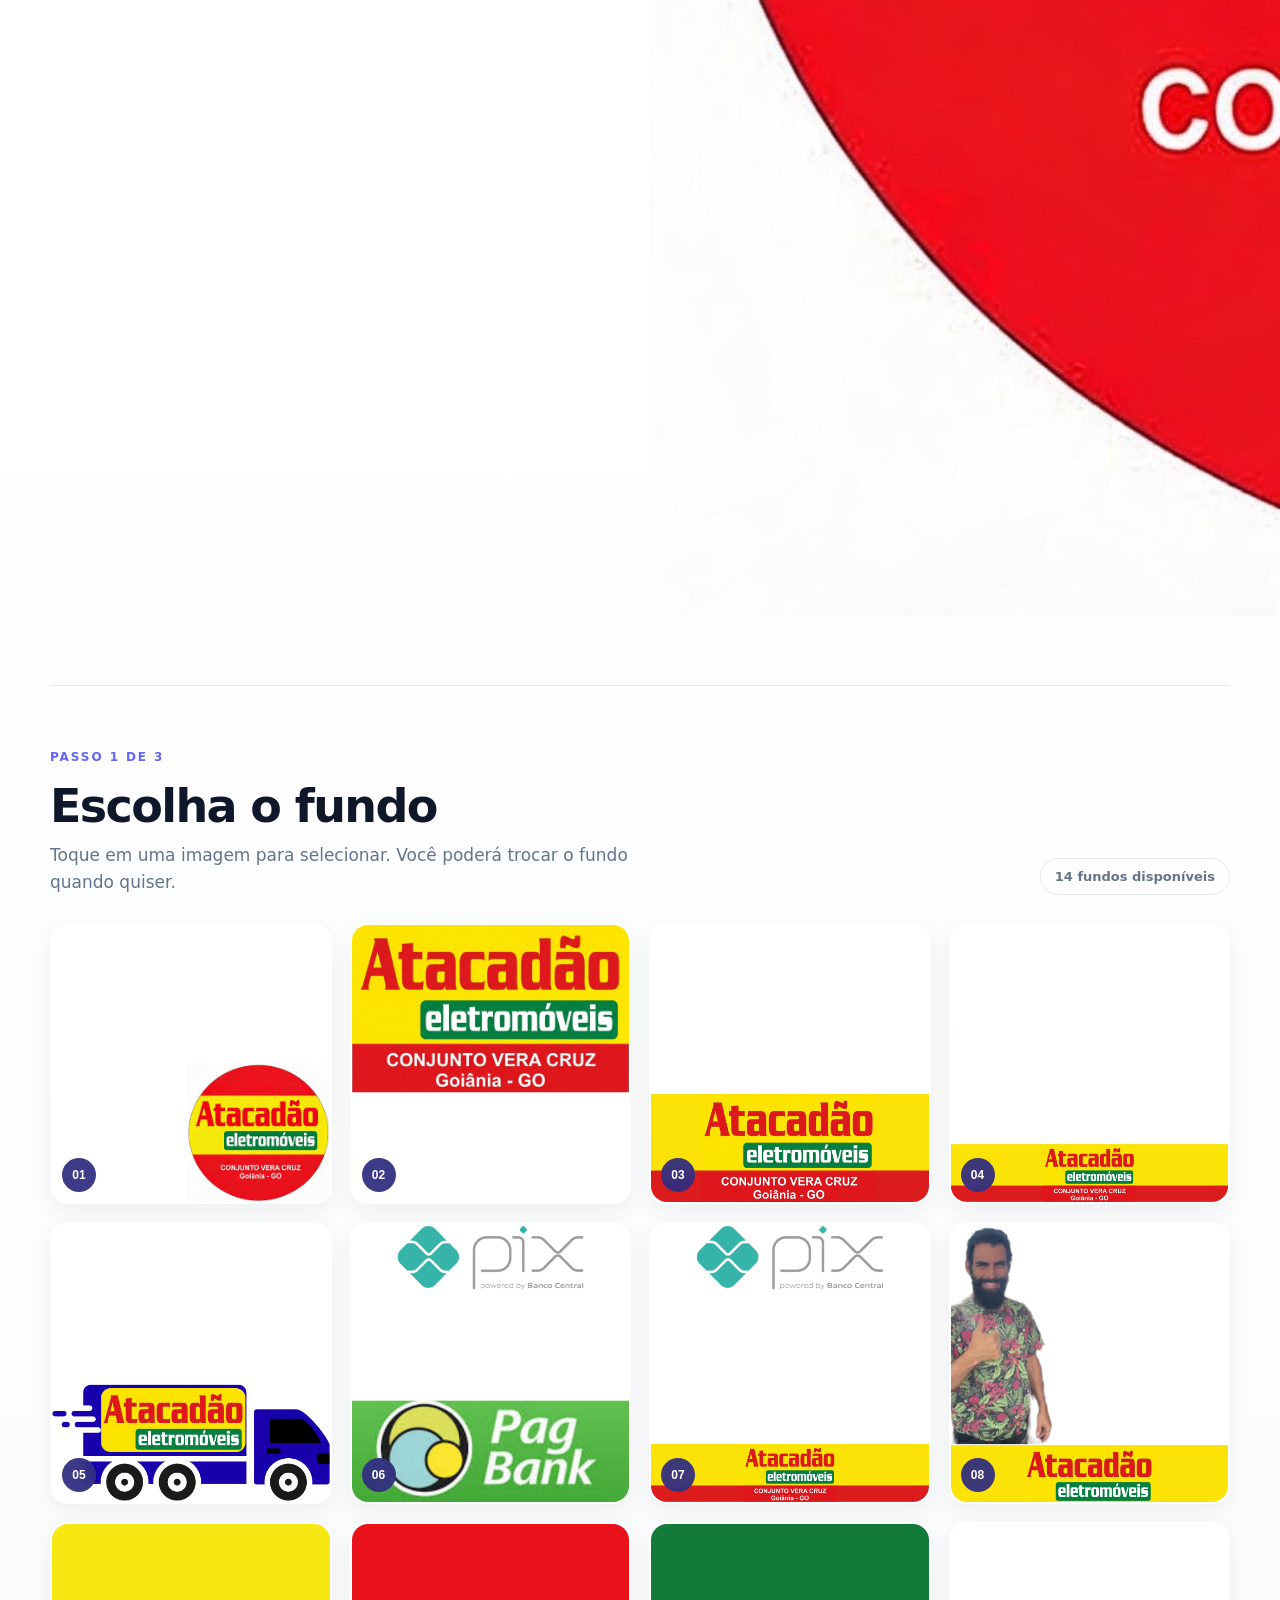
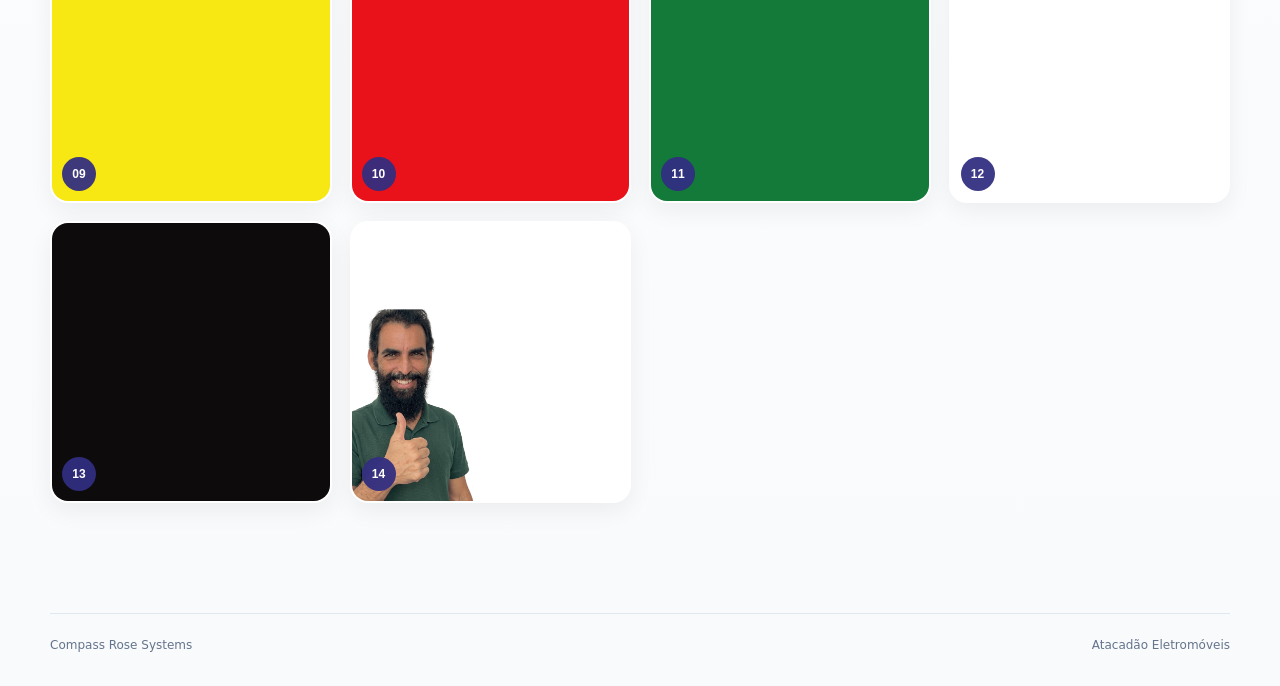
==== commit d5acf334: "Aplica logo do Atacadao e orientacao de arraste" ====
--- a/atacadao/index.html
+++ b/atacadao/index.html
@@ -30,7 +30,7 @@
         <h1>Atacadão Eletromóveis</h1>
         <p class="hero-copy">Escolha um fundo, escreva sua mensagem e acompanhe a figurinha em tempo real.</p>
       </div>
-      <div class="client-badge" aria-hidden="true">AE</div>
+      <div class="client-logo-wrap"><img class="client-logo" src="../FIGURINHAS%20IBRAIM/LOGO%20CIRCULO.png" alt="Logo Atacadão Eletromóveis" /></div>
     </section>
 
     <section class="background-section" aria-labelledby="fundos-titulo">
@@ -71,7 +71,7 @@
               <span id="sticker-text">SUA MENSAGEM</span>
             </div>
           </div>
-          <p class="preview-caption">Prévia 1:1</p>
+          <p class="preview-caption">Prévia 1:1</p><p class="drag-hint">Arraste o texto com o dedo ou mouse para posicionar.</p>
         </div>
 
         <form class="editor-controls" onsubmit="return false;">
--- a/assets/styles.css
+++ b/assets/styles.css
@@ -800,4 +800,690 @@
   .back-link { font-size: 13px; }
   .client-hero h1 { font-size: 38px; }
   .field-meta { align-items: flex-start; flex-direction: column; gap: 4px; }
-}+}
+
+/* Identidade Compass Rose Systems — alinhada ao Feedback Compass Rose */
+:root {
+  --bg: #f8fafc;
+  --surface: #ffffff;
+  --surface-strong: #0f172a;
+  --text: #0f172a;
+  --muted: #64748b;
+  --line: #e2e8f0;
+  --accent: #4f46e5;
+  --accent-strong: #4338ca;
+  --accent-soft: #eef2ff;
+  --shadow: 0 16px 40px rgba(15,23,42,.08);
+}
+
+html {
+  background: var(--bg);
+}
+
+body {
+  background:
+    radial-gradient(circle at top right, rgba(79,70,229,.08), transparent 28%),
+    linear-gradient(180deg, #f8fafc 0%, #ffffff 46%, #f8fafc 100%);
+}
+
+.site-header {
+  border-bottom: 1px solid rgba(226,232,240,.78);
+}
+
+.brand-mark {
+  border-radius: 14px;
+  background: var(--accent);
+  box-shadow: 0 8px 22px rgba(79,70,229,.24);
+}
+
+.brand-mark svg {
+  width: 23px;
+  height: 23px;
+  fill: none;
+  stroke: #fff;
+  stroke-width: 1.8;
+  stroke-linecap: round;
+  stroke-linejoin: round;
+}
+
+.brand-text strong {
+  color: #0f172a;
+  font-weight: 800;
+}
+
+.brand-text small,
+.eyebrow {
+  color: #6366f1;
+}
+
+.back-link {
+  color: #475569;
+}
+
+.hero h1,
+.client-hero h1,
+.gallery-heading h2,
+.editor-heading h2,
+.section-heading h2 {
+  color: #0f172a;
+}
+
+.client-card,
+.editor-controls,
+.workspace-placeholder__content {
+  border-color: #e2e8f0;
+  box-shadow: var(--shadow);
+}
+
+.client-card__visual,
+.client-badge {
+  background:
+    radial-gradient(circle at 68% 24%, rgba(99,102,241,.35), transparent 30%),
+    linear-gradient(145deg, #0f172a, #312e81);
+}
+
+.client-card__visual {
+  position: relative;
+}
+
+.client-card__visual::after {
+  content: "";
+  position: absolute;
+  width: 118px;
+  height: 118px;
+  border: 1px solid rgba(255,255,255,.14);
+  border-radius: 50%;
+}
+
+.client-action,
+.client-status {
+  color: #4f46e5;
+}
+
+.background-card.is-selected {
+  border-color: var(--accent);
+  box-shadow: 0 0 0 3px rgba(79,70,229,.14), 0 12px 28px rgba(15,23,42,.10);
+}
+
+.background-card__check,
+.background-card__number {
+  background: rgba(49,46,129,.94);
+}
+
+.selection-panel {
+  background: rgba(15,23,42,.96);
+  border-color: rgba(129,140,248,.22);
+}
+
+.field textarea:focus {
+  border-color: #6366f1;
+  outline: 3px solid rgba(99,102,241,.14);
+}
+
+.control-group input[type="range"] {
+  accent-color: var(--accent);
+}
+
+.segmented-control button.is-active,
+.color-choice.is-active,
+.primary-action {
+  border-color: var(--accent);
+  background: var(--accent);
+  color: #fff;
+}
+
+.primary-action:hover {
+  background: var(--accent-strong);
+}
+
+.secondary-action {
+  border-color: #cbd5e1;
+  background: #fff;
+  color: #334155;
+}
+
+.reset-editor {
+  background: #f8fafc;
+  color: #475569;
+}
+
+.legibility-panel {
+  border-color: #cbd5e1;
+  background: #f8fafc;
+}
+
+.legibility-panel.is-good {
+  background: #f8fafc;
+  border-color: #cbd5e1;
+}
+
+.legibility-panel.is-warning {
+  background: #fff7ed;
+  border-color: #fed7aa;
+}
+
+.legibility-panel.is-danger {
+  background: #fff1f2;
+  border-color: #fecdd3;
+}
+
+.legibility-panel strong {
+  color: #334155;
+}
+
+.site-footer {
+  color: #64748b;
+}
+
+@media (max-width: 620px) {
+  .site-header {
+    border-bottom-color: rgba(226,232,240,.9);
+  }
+
+  .brand-mark {
+    border-radius: 12px;
+  }
+}
+
+
+/* CRIATIVO — plataforma pública */
+.criativo-app {
+  --creative-max: 1180px;
+}
+
+.app-header {
+  position: relative;
+  z-index: 50;
+}
+
+.top-nav {
+  display: flex;
+  align-items: center;
+  gap: 8px;
+}
+
+.top-nav > a,
+.client-menu > summary {
+  min-height: 44px;
+  padding: 0 14px;
+  display: inline-flex;
+  align-items: center;
+  border-radius: 10px;
+  color: #475569;
+  font-size: 14px;
+  font-weight: 700;
+  text-decoration: none;
+  cursor: pointer;
+  list-style: none;
+}
+
+.client-menu {
+  position: relative;
+}
+
+.client-menu > summary::-webkit-details-marker {
+  display: none;
+}
+
+.client-menu[open] > summary,
+.top-nav > a:hover,
+.client-menu > summary:hover {
+  background: #eef2ff;
+  color: #4338ca;
+}
+
+.client-menu__panel {
+  position: absolute;
+  top: calc(100% + 8px);
+  right: 0;
+  width: 240px;
+  padding: 8px;
+  border: 1px solid #e2e8f0;
+  border-radius: 14px;
+  background: #fff;
+  box-shadow: 0 18px 45px rgba(15,23,42,.14);
+}
+
+.client-menu__panel a {
+  padding: 12px;
+  display: grid;
+  gap: 3px;
+  border-radius: 10px;
+  text-decoration: none;
+}
+
+.client-menu__panel a:hover {
+  background: #f8fafc;
+}
+
+.client-menu__panel strong {
+  font-size: 14px;
+}
+
+.client-menu__panel span {
+  color: #64748b;
+  font-size: 12px;
+}
+
+.creative-shell {
+  width: min(var(--creative-max), calc(100% - 40px));
+}
+
+.creative-hero {
+  max-width: 900px;
+  padding: 86px 0 72px;
+}
+
+.creative-hero h1 {
+  max-width: 900px;
+}
+
+.hero-cta {
+  min-height: 50px;
+  margin-top: 28px;
+  padding: 0 20px;
+  display: inline-flex;
+  align-items: center;
+  border-radius: 12px;
+  background: #4f46e5;
+  color: #fff;
+  font-size: 15px;
+  font-weight: 800;
+  text-decoration: none;
+  box-shadow: 0 12px 26px rgba(79,70,229,.22);
+}
+
+.format-section {
+  padding: 34px 0 72px;
+}
+
+.creative-heading {
+  max-width: 760px;
+  margin-bottom: 26px;
+}
+
+.creative-heading > p:last-child {
+  color: #64748b;
+  line-height: 1.55;
+}
+
+.format-grid {
+  display: grid;
+  grid-template-columns: repeat(4, 1fr);
+  gap: 16px;
+}
+
+.format-card {
+  min-width: 0;
+  padding: 20px;
+  display: grid;
+  grid-template-columns: 68px 1fr;
+  gap: 16px;
+  align-items: center;
+  border: 1px solid #e2e8f0;
+  border-radius: 18px;
+  background: #fff;
+  color: #0f172a;
+  text-align: left;
+  cursor: pointer;
+  box-shadow: 0 8px 24px rgba(15,23,42,.05);
+}
+
+.format-card.is-active {
+  border-color: #6366f1;
+  box-shadow: 0 0 0 3px rgba(99,102,241,.13), 0 10px 28px rgba(15,23,42,.08);
+}
+
+.format-shape {
+  justify-self: center;
+  display: block;
+  border: 2px solid #6366f1;
+  border-radius: 6px;
+  background: #eef2ff;
+}
+
+.format-shape--916 { width: 34px; height: 60px; }
+.format-shape--45 { width: 44px; height: 55px; }
+.format-shape--11 { width: 52px; height: 52px; }
+.format-shape--169 { width: 62px; height: 35px; }
+
+.format-card__body {
+  min-width: 0;
+  display: grid;
+  gap: 4px;
+}
+
+.format-card__body strong {
+  font-size: 22px;
+  letter-spacing: -.03em;
+}
+
+.format-card__body > span {
+  color: #475569;
+  font-size: 13px;
+  font-weight: 700;
+}
+
+.format-card__body small {
+  color: #64748b;
+  font-size: 11px;
+  line-height: 1.35;
+}
+
+.generic-editor-section {
+  padding: 56px 0 110px;
+  border-top: 1px solid #e2e8f0;
+}
+
+.generic-editor-layout {
+  display: grid;
+  grid-template-columns: minmax(0, 1fr) minmax(340px, 430px);
+  gap: clamp(28px, 5vw, 60px);
+  align-items: start;
+}
+
+.generic-preview-column {
+  min-width: 0;
+}
+
+.generic-preview-stage {
+  min-height: 600px;
+  display: grid;
+  place-items: center;
+  padding: 28px;
+  border-radius: 22px;
+  background:
+    linear-gradient(45deg, #e2e8f0 25%, transparent 25%),
+    linear-gradient(-45deg, #e2e8f0 25%, transparent 25%),
+    linear-gradient(45deg, transparent 75%, #e2e8f0 75%),
+    linear-gradient(-45deg, transparent 75%, #e2e8f0 75%);
+  background-size: 20px 20px;
+  background-position: 0 0, 0 10px, 10px -10px, -10px 0;
+}
+
+.generic-preview {
+  --preview-ratio: 9 / 16;
+  width: min(100%, 520px);
+  max-height: 70vh;
+  aspect-ratio: var(--preview-ratio);
+  display: grid;
+  place-items: center;
+}
+
+.generic-preview__canvas {
+  position: relative;
+  width: 100%;
+  height: 100%;
+  overflow: hidden;
+  border-radius: 10px;
+  background: #fff;
+  box-shadow: 0 18px 50px rgba(15,23,42,.20);
+}
+
+.generic-preview__canvas > img {
+  width: 100%;
+  height: 100%;
+  display: block;
+  object-fit: cover;
+}
+
+.generic-text-layer {
+  position: absolute;
+  left: 7%;
+  right: 7%;
+  top: 50%;
+  transform: translateY(-50%);
+  text-align: center;
+  pointer-events: none;
+}
+
+.generic-text-layer span {
+  display: inline-block;
+  max-width: 100%;
+  color: #fff;
+  font-weight: 800;
+  line-height: 1.03;
+  white-space: pre-wrap;
+  overflow-wrap: anywhere;
+  paint-order: stroke fill;
+  -webkit-text-stroke-color: rgba(0,0,0,.55);
+  text-shadow: 0 2px 5px rgba(0,0,0,.20);
+}
+
+.generic-controls {
+  display: grid;
+  gap: 14px;
+}
+
+.control-card {
+  padding: 20px;
+  display: grid;
+  gap: 16px;
+  border: 1px solid #e2e8f0;
+  border-radius: 18px;
+  background: #fff;
+  box-shadow: 0 8px 25px rgba(15,23,42,.05);
+}
+
+.control-step {
+  color: #6366f1;
+  font-size: 11px;
+  font-weight: 900;
+  letter-spacing: .13em;
+}
+
+.upload-zone {
+  min-height: 112px;
+  padding: 18px;
+  display: grid;
+  place-items: center;
+  align-content: center;
+  gap: 5px;
+  border: 1.5px dashed #a5b4fc;
+  border-radius: 14px;
+  background: #f8faff;
+  cursor: pointer;
+  text-align: center;
+}
+
+.upload-zone__title {
+  color: #3730a3;
+  font-weight: 800;
+}
+
+.upload-zone__hint {
+  color: #64748b;
+  font-size: 12px;
+}
+
+.upload-zone input {
+  position: absolute;
+  width: 1px;
+  height: 1px;
+  opacity: 0;
+  pointer-events: none;
+}
+
+.image-actions {
+  display: grid;
+}
+
+.image-actions[hidden] {
+  display: none;
+}
+
+.generic-segment {
+  grid-template-columns: repeat(2, 1fr);
+}
+
+.control-help {
+  margin: -6px 0 0;
+  color: #64748b;
+  font-size: 12px;
+  line-height: 1.45;
+}
+
+.background-options {
+  display: grid;
+  grid-template-columns: 1fr 1fr 1.25fr;
+  gap: 8px;
+}
+
+.background-choice,
+.custom-color-choice {
+  min-height: 48px;
+  padding: 0 12px;
+  display: flex;
+  align-items: center;
+  justify-content: center;
+  gap: 8px;
+  border: 1px solid #e2e8f0;
+  border-radius: 12px;
+  background: #fff;
+  color: #334155;
+  font: inherit;
+  font-size: 13px;
+  font-weight: 800;
+}
+
+.background-choice {
+  cursor: pointer;
+}
+
+.background-choice.is-active {
+  border-color: #6366f1;
+  box-shadow: 0 0 0 2px rgba(99,102,241,.12);
+}
+
+.swatch {
+  width: 18px;
+  height: 18px;
+  border: 1px solid #cbd5e1;
+  border-radius: 50%;
+}
+
+.swatch--white { background: #fff; }
+.swatch--black { background: #000; border-color: #000; }
+
+.custom-color-choice input {
+  width: 27px;
+  height: 27px;
+  padding: 0;
+  overflow: hidden;
+  border: 0;
+  border-radius: 50%;
+  background: transparent;
+  cursor: pointer;
+}
+
+.export-card .primary-action {
+  width: 100%;
+}
+
+@media (max-width: 980px) {
+  .format-grid {
+    grid-template-columns: repeat(2, 1fr);
+  }
+
+  .generic-editor-layout {
+    grid-template-columns: 1fr;
+  }
+
+  .generic-preview-stage {
+    min-height: 480px;
+  }
+
+  .generic-controls {
+    width: min(100%, 620px);
+    margin: 0 auto;
+  }
+}
+
+@media (max-width: 620px) {
+  .creative-shell {
+    width: min(100% - 28px, var(--creative-max));
+  }
+
+  .app-header {
+    align-items: center;
+  }
+
+  .top-nav > a {
+    display: none;
+  }
+
+  .client-menu > summary {
+    padding: 0 8px;
+    font-size: 13px;
+  }
+
+  .client-menu__panel {
+    right: 0;
+    width: min(260px, calc(100vw - 28px));
+  }
+
+  .creative-hero {
+    padding: 54px 0 48px;
+  }
+
+  .creative-hero h1 {
+    font-size: clamp(40px, 13vw, 58px);
+  }
+
+  .format-section {
+    padding: 26px 0 54px;
+  }
+
+  .format-grid {
+    grid-template-columns: 1fr;
+    gap: 10px;
+  }
+
+  .format-card {
+    padding: 15px;
+    grid-template-columns: 56px 1fr;
+  }
+
+  .format-card__body strong {
+    font-size: 20px;
+  }
+
+  .generic-editor-section {
+    padding: 42px 0 80px;
+  }
+
+  .generic-preview-stage {
+    min-height: 420px;
+    padding: 16px;
+    border-radius: 16px;
+  }
+
+  .generic-preview {
+    max-height: 66vh;
+  }
+
+  .control-card {
+    padding: 17px;
+    border-radius: 15px;
+  }
+
+  .background-options {
+    grid-template-columns: 1fr 1fr;
+  }
+
+  .custom-color-choice {
+    grid-column: 1 / -1;
+  }
+}
+
+@media (max-width: 380px) {
+  .brand-text small {
+    max-width: 120px;
+    white-space: normal;
+    line-height: 1.15;
+  }
+
+  .generic-preview-stage {
+    min-height: 360px;
+  }
+}
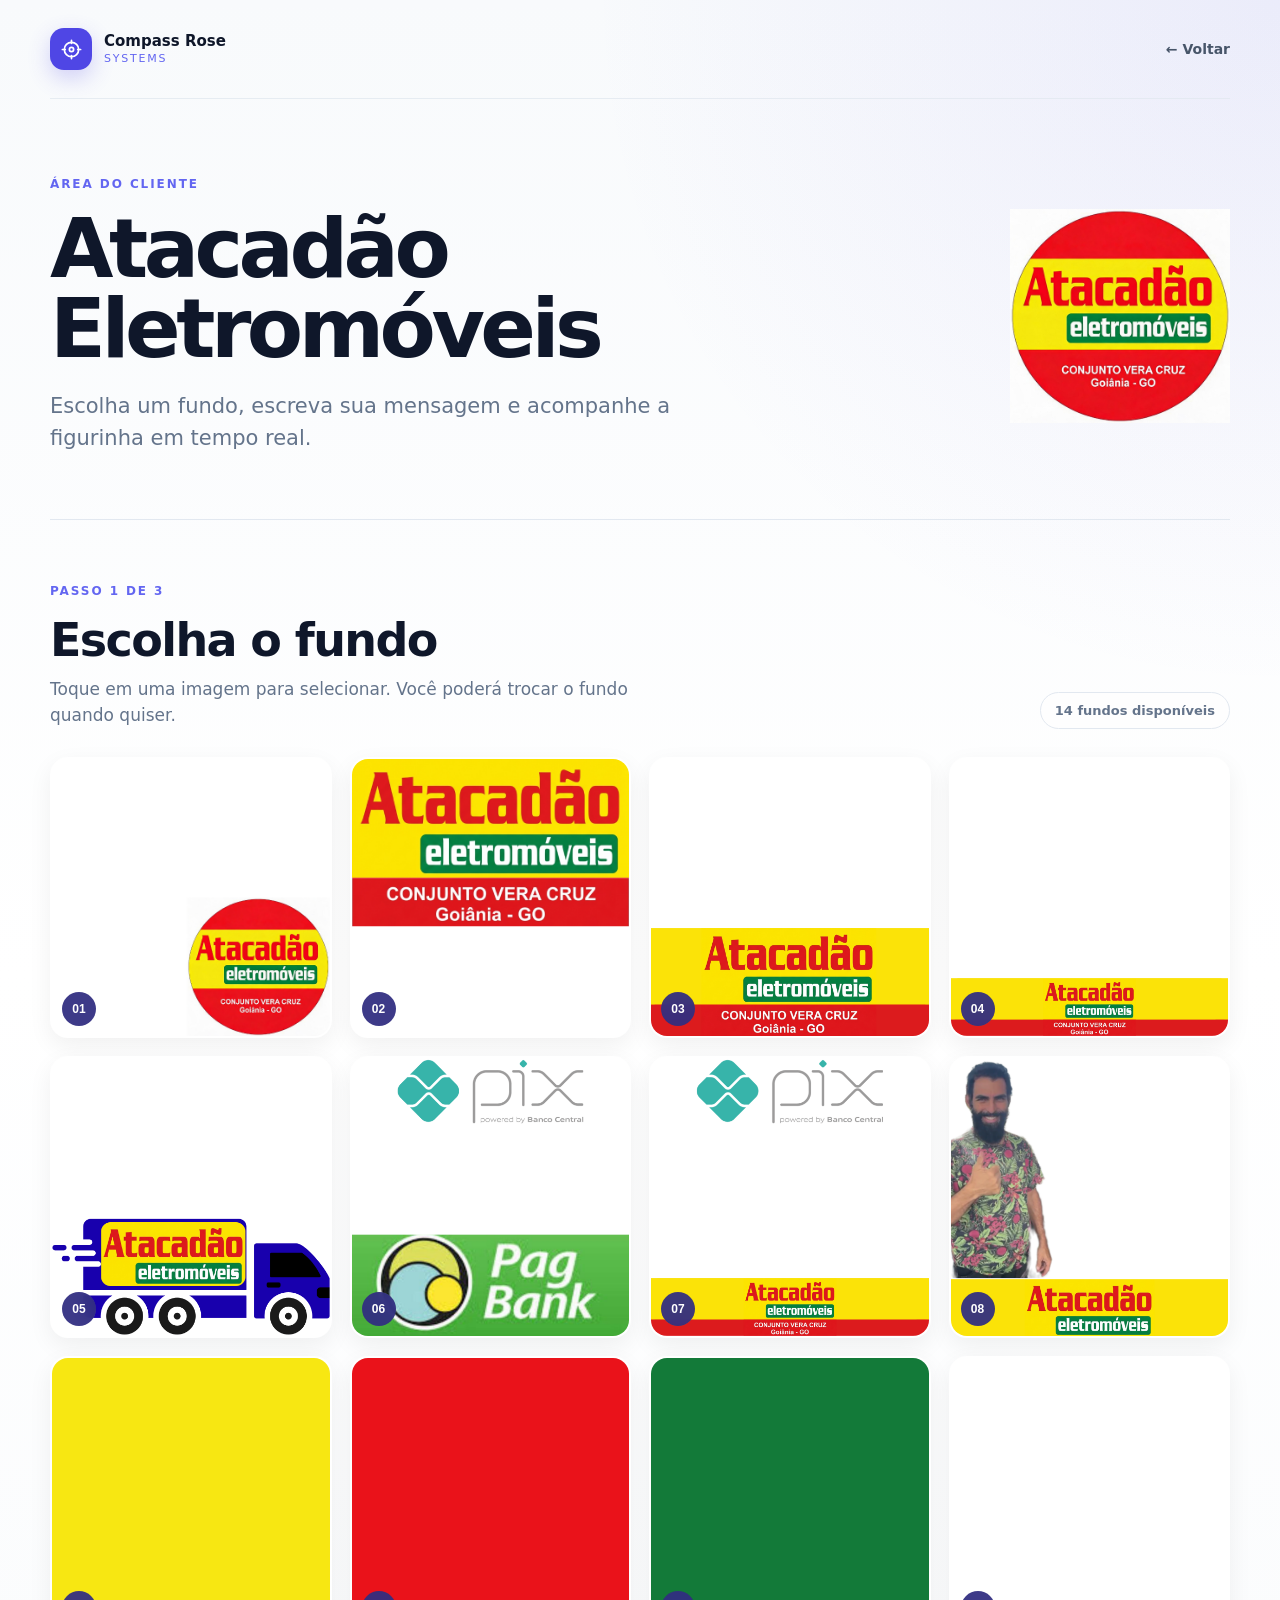
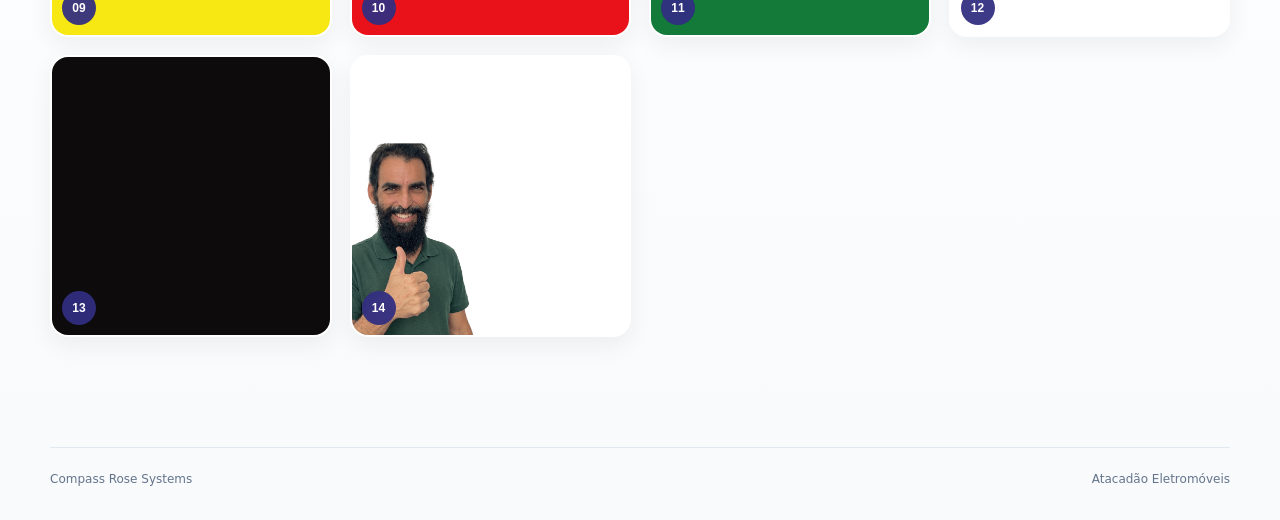
==== commit 54340425: "Limita dimensoes da logo do Atacadao" ====
--- a/atacadao/index.html
+++ b/atacadao/index.html
@@ -30,7 +30,9 @@
         <h1>Atacadão Eletromóveis</h1>
         <p class="hero-copy">Escolha um fundo, escreva sua mensagem e acompanhe a figurinha em tempo real.</p>
       </div>
-      <div class="client-logo-wrap"><img class="client-logo" src="../FIGURINHAS%20IBRAIM/LOGO%20CIRCULO.png" alt="Logo Atacadão Eletromóveis" /></div>
+      <div class="client-logo-wrap">
+        <img class="client-logo" src="../FIGURINHAS%20IBRAIM/LOGO%20CIRCULO.png" alt="Logo Atacadão Eletromóveis" width="120" height="120" />
+      </div>
     </section>
 
     <section class="background-section" aria-labelledby="fundos-titulo">
--- a/assets/styles.css
+++ b/assets/styles.css
@@ -1487,3 +1487,79 @@
     min-height: 360px;
   }
 }
+
+
+/* Logo do cliente e manipulação direta do texto */
+.client-logo-wrap {
+  flex: 0 0 auto;
+  width: min(25vw, 220px);
+  aspect-ratio: 1;
+  display: grid;
+  place-items: center;
+}
+
+.client-logo {
+  display: block;
+  width: 100%;
+  height: 100%;
+  object-fit: contain;
+}
+
+.drag-hint {
+  margin: 4px 0 0;
+  color: #64748b;
+  text-align: center;
+  font-size: 12px;
+  line-height: 1.4;
+}
+
+.sticker-text-layer,
+.generic-text-layer {
+  width: 86%;
+  right: auto;
+  left: 50%;
+  transform: translate(-50%, -50%);
+  pointer-events: auto;
+  touch-action: none;
+  cursor: grab;
+  user-select: none;
+  -webkit-user-select: none;
+}
+
+.sticker-text-layer.is-dragging,
+.generic-text-layer.is-dragging {
+  cursor: grabbing;
+}
+
+.sticker-text-layer::after,
+.generic-text-layer::after {
+  content: "";
+  position: absolute;
+  inset: -12px -8px;
+  border: 1px dashed transparent;
+  border-radius: 10px;
+  pointer-events: none;
+}
+
+.sticker-text-layer:hover::after,
+.generic-text-layer:hover::after,
+.sticker-text-layer.is-dragging::after,
+.generic-text-layer.is-dragging::after {
+  border-color: rgba(99,102,241,.55);
+}
+
+@media (max-width: 720px) {
+  .client-logo-wrap {
+    width: 116px;
+  }
+}
+
+@media (max-width: 620px) {
+  .client-logo-wrap {
+    width: 96px;
+  }
+
+  .drag-hint {
+    font-size: 12px;
+  }
+}
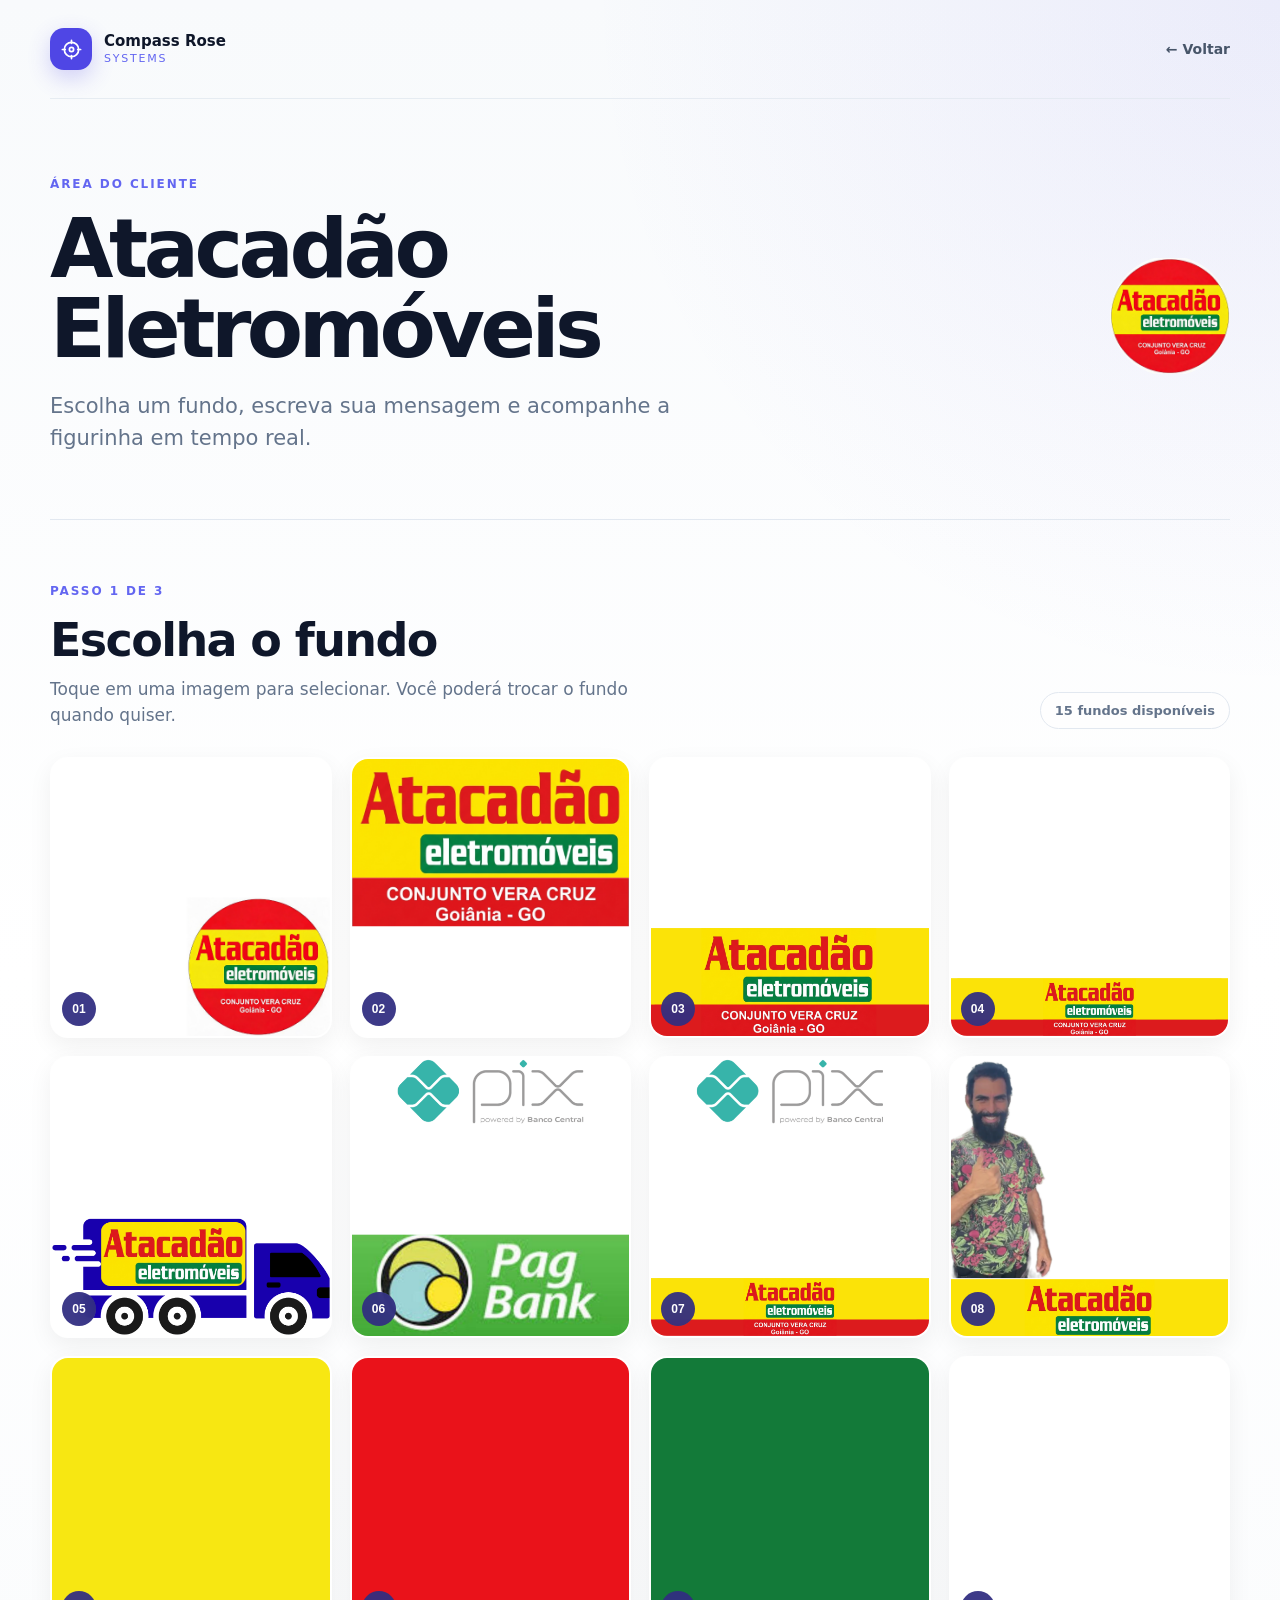
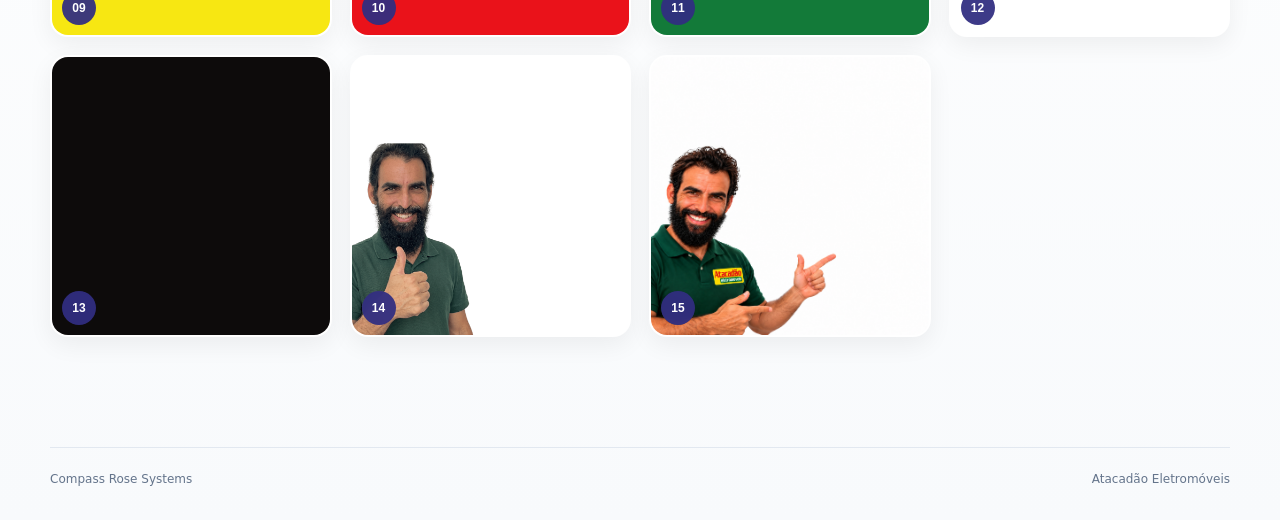
==== commit 6e95d9c6: "Adiciona IBRAIM ATACADÃO 1 aos fundos" ====
--- a/atacadao/index.html
+++ b/atacadao/index.html
@@ -130,5 +130,38 @@
 
   <footer class="site-footer"><span>Compass Rose Systems</span><span>Atacadão Eletromóveis</span></footer>
   <script src="./backgrounds.js"></script>
+  <script>
+    (() => {
+      const ibraimBackground = { id: 15, file: "IBRAIM ATACADÃO 1.png" };
+      backgrounds.push(ibraimBackground);
+
+      const button = document.createElement("button");
+      button.type = "button";
+      button.className = "background-card";
+      button.dataset.id = ibraimBackground.id;
+      button.setAttribute("aria-pressed", "false");
+      button.setAttribute("aria-label", "Selecionar fundo " + ibraimBackground.id);
+
+      const image = document.createElement("img");
+      image.src = getSrc(ibraimBackground.file);
+      image.alt = "Fundo com Ibraim do Atacadão Eletromóveis";
+      image.loading = "lazy";
+      image.decoding = "async";
+
+      const badge = document.createElement("span");
+      badge.className = "background-card__number";
+      badge.textContent = String(ibraimBackground.id).padStart(2, "0");
+
+      const check = document.createElement("span");
+      check.className = "background-card__check";
+      check.setAttribute("aria-hidden", "true");
+      check.textContent = "✓";
+
+      button.append(image, badge, check);
+      button.addEventListener("click", () => selectBackground(ibraimBackground, button, true));
+      grid.appendChild(button);
+      count.textContent = backgrounds.length + " fundos disponíveis";
+    })();
+  </script>
 </body>
 </html>
--- a/assets/styles.css
+++ b/assets/styles.css
@@ -1563,3 +1563,71 @@
     font-size: 12px;
   }
 }
+
+
+/* Correção de escala da logo Atacadão */
+.client-hero {
+  overflow: hidden;
+}
+
+.client-hero > div:first-child {
+  min-width: 0;
+  flex: 1 1 auto;
+}
+
+.client-logo-wrap {
+  flex: 0 0 120px !important;
+  width: 120px !important;
+  height: 120px !important;
+  max-width: 120px !important;
+  max-height: 120px !important;
+  overflow: hidden;
+  border-radius: 50%;
+}
+
+.client-logo {
+  display: block !important;
+  width: 120px !important;
+  height: 120px !important;
+  max-width: 120px !important;
+  max-height: 120px !important;
+  object-fit: contain !important;
+}
+
+@media (max-width: 720px) {
+  .client-hero {
+    align-items: center;
+  }
+
+  .client-logo-wrap,
+  .client-logo {
+    width: 88px !important;
+    height: 88px !important;
+    max-width: 88px !important;
+    max-height: 88px !important;
+  }
+
+  .client-logo-wrap {
+    flex-basis: 88px !important;
+  }
+}
+
+@media (max-width: 520px) {
+  .client-hero {
+    display: grid;
+    grid-template-columns: 1fr auto;
+    gap: 18px;
+  }
+
+  .client-logo-wrap,
+  .client-logo {
+    width: 72px !important;
+    height: 72px !important;
+    max-width: 72px !important;
+    max-height: 72px !important;
+  }
+
+  .client-logo-wrap {
+    flex-basis: 72px !important;
+  }
+}
